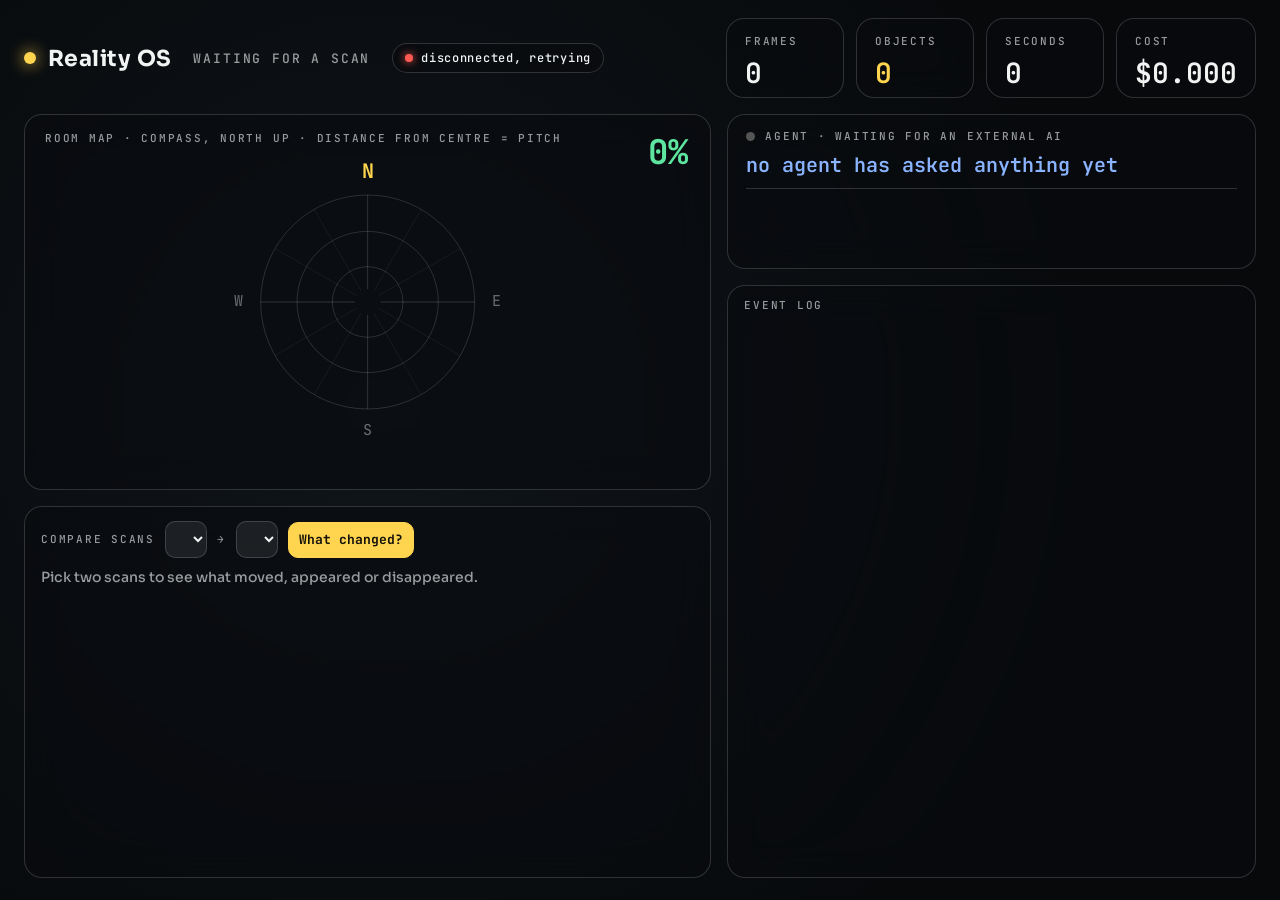
==== web/dashboard.html @ 9787fb30 "update phone UI from design, add world-locked AR overlay with mask outlines, fade, uncertainty hidin" ====
<!doctype html>
<html lang="en"><head><meta charset="utf-8">
<meta name="viewport" content="width=device-width,initial-scale=1">
<title>Reality OS · Dashboard</title>
<link rel="stylesheet" href="css/theme.css">
<style>
:root{--blue:#8ab4ff}
:root{--accent:#FFD54F}
body{background:radial-gradient(circle at 30% 45%,#10151a,#07090b 70%);overflow:auto}
#app{position:fixed;inset:0;min-width:1100px;min-height:640px;display:grid;grid-template-rows:auto minmax(0,1fr);gap:16px;padding:18px 24px 22px}
header{display:flex;align-items:center;gap:22px}
.brand{font:700 22px var(--sans);display:flex;align-items:center;gap:12px;letter-spacing:.02em}
.brand i{width:12px;height:12px;border-radius:50%;background:var(--amber);box-shadow:0 0 16px var(--amber)}
.pill{display:inline-flex;align-items:center;gap:8px;height:30px;padding:0 12px;border-radius:99px;font:500 12px var(--mono);letter-spacing:.06em;white-space:nowrap}
.dot{width:8px;height:8px;border-radius:50%;background:var(--red);box-shadow:0 0 8px var(--red)}.dot.ok{background:var(--green);box-shadow:0 0 8px var(--green)}
#phase{font:500 13px var(--mono);letter-spacing:.14em;text-transform:uppercase;color:var(--dim)}
.cnt{display:flex;gap:12px;margin-left:auto}
.cnt>div{padding:10px 18px;min-width:118px}.cnt b{display:block;font:600 28px/1 var(--mono);margin-top:9px}
main{display:grid;grid-template-columns:minmax(0,1.3fr) minmax(380px,1fr);gap:16px;min-height:0}
.col{display:grid;gap:16px;min-height:0;min-width:0}
.col>*{min-width:0}
.left{grid-template-rows:minmax(0,1fr) 372px}.right{grid-template-rows:auto minmax(0,1fr)}
*{scrollbar-width:thin;scrollbar-color:rgba(255,255,255,.22) transparent}
::-webkit-scrollbar{width:8px;height:8px}::-webkit-scrollbar-track{background:transparent}
::-webkit-scrollbar-thumb{background:rgba(255,255,255,.18);border-radius:99px;border:2px solid transparent;background-clip:content-box}
::-webkit-scrollbar-thumb:hover{background:rgba(255,213,79,.55);background-clip:content-box}::-webkit-scrollbar-corner{background:transparent}
.map{position:relative;padding:16px;min-height:0}
#mapc{position:absolute;inset:16px;width:calc(100% - 32px);height:calc(100% - 32px)}
.map .label{position:absolute;left:20px;top:18px;z-index:1}.map .big{position:absolute;right:22px;top:14px;font:700 34px var(--mono);color:var(--green);z-index:1}
.hist{padding:14px 16px;display:flex;flex-direction:column;gap:12px;min-height:0;overflow:hidden}
.bar{display:flex;gap:10px;align-items:center;flex-wrap:wrap}
select,button.small{font:500 13px var(--mono);color:var(--ink);background:rgba(255,255,255,.08);border:1px solid var(--line);border-radius:10px;padding:8px 10px;min-height:36px}
button.small{cursor:pointer}button.small.go{background:var(--amber);color:#14110a;border-color:var(--amber);font-weight:700}
#chsum{font:500 14px/1.4 var(--sans);color:var(--dim)}
#cards{display:flex;gap:12px;overflow-x:auto;overflow-y:hidden;padding-bottom:6px;min-width:0;max-width:100%;flex:1;min-height:0}
.card{flex:0 0 250px;padding:12px;border-radius:14px;background:rgba(255,255,255,.05);border:1px solid var(--line);display:flex;flex-direction:column;gap:8px;cursor:pointer;transition:border-color .15s,background .15s,transform .15s;overflow:hidden;text-align:left;color:inherit;font:inherit}
.card:hover,.card:focus-visible{border-color:var(--amber);background:rgba(255,213,79,.07);transform:translateY(-2px);outline:none}
.card .open{margin-top:auto;font:500 10px var(--mono);letter-spacing:.12em;color:var(--dim)}.card:hover .open{color:var(--amber)}
.empty{margin:auto;color:var(--dim);font:400 14px var(--sans)}
/* full view of one change */
#viewer{position:fixed;inset:0;z-index:20;display:none;background:rgba(5,7,9,.88);backdrop-filter:blur(8px);padding:28px 36px;min-width:1100px}
#viewer.on{display:grid;grid-template-rows:auto minmax(0,1fr) auto;gap:18px;animation:fade .18s}
@keyframes fade{from{opacity:0}}
#viewer .vh{display:flex;align-items:center;gap:14px}
#viewer .vt{font:600 22px var(--sans);display:flex;align-items:center;gap:12px;min-width:0}
#viewer .vt i{width:28px;height:28px;border-radius:8px;display:grid;place-items:center;font:700 17px var(--mono);font-style:normal;color:#07090b;flex:none}
#viewer .vn{margin-left:auto;font:500 13px var(--mono);color:var(--dim);letter-spacing:.08em}
#viewer .nav{display:flex;gap:8px}
#viewer .vb{display:grid;gap:18px;min-height:0;grid-template-columns:1fr 1fr}.vb.one{grid-template-columns:minmax(0,760px);justify-content:center}
.vslot{display:flex;flex-direction:column;gap:8px;min-height:0;min-width:0}
.vslot .label{display:block}
.vslot .frame{position:relative;flex:1;min-height:0;border-radius:16px;overflow:hidden;border:1px solid var(--line);background:#111}
.vslot canvas{position:absolute;inset:0;width:100%;height:100%;display:block}
.vslot .none{position:absolute;inset:0;display:grid;place-items:center;color:var(--dim);font:400 14px var(--sans)}
#viewer .vf{font:400 17px/1.5 var(--sans);max-width:980px}
button.small:disabled{opacity:.35;cursor:default}
.card h3{margin:0;font:600 13px var(--sans);display:flex;gap:8px;align-items:center}
.card h3 i{width:20px;height:20px;border-radius:6px;display:grid;place-items:center;font:700 13px var(--mono);font-style:normal;color:#07090b}
.card p{margin:0;font:400 12.5px/1.4 var(--sans);color:var(--ink);display:-webkit-box;-webkit-line-clamp:2;-webkit-box-orient:vertical;overflow:hidden}
.pair{display:grid;grid-template-columns:1fr 1fr;gap:6px}.pair canvas{width:100%;aspect-ratio:4/3;border-radius:8px;background:#111;display:block}
.pair.one>div{grid-column:1}
.pair span{font:500 9px var(--mono);letter-spacing:.12em;color:var(--dim);display:block;margin-bottom:3px}
.ag{padding:16px 18px;display:flex;flex-direction:column;gap:10px}
.ag .head{display:flex;align-items:center;gap:10px}.ag .head i{width:9px;height:9px;border-radius:50%;background:#555}.ag.on .head i{background:var(--blue);box-shadow:0 0 10px var(--blue)}
.ag .q{font:600 20px/1.3 var(--mono);color:var(--blue);word-break:break-word}.ag .a{font:400 16px/1.45 var(--sans);color:var(--ink);border-top:1px solid var(--line);padding-top:10px;min-height:44px}
.ag .meta{font:500 11px var(--mono);color:var(--dim)}
#agphoto{width:100%;aspect-ratio:16/9;border-radius:12px;background:#111;display:none}
.prev{display:flex;flex-direction:column;gap:4px;font:400 12px/1.4 var(--mono);color:var(--dim)}.prev b{color:var(--blue);font-weight:500}
.log{padding:14px 16px;display:flex;flex-direction:column;gap:8px;min-height:0}
#log{display:flex;flex-direction:column;gap:7px;overflow:auto;min-height:0}
.l{font:400 13px/1.4 var(--mono);display:flex;gap:10px;animation:in .35s}.l time{flex:0 0 66px;color:var(--dim)}.l .t{flex:0 0 52px;font-weight:700;letter-spacing:.06em}
.l.phone .t{color:var(--amber)}.l.agent .t{color:var(--blue)}.l.srv .t{color:var(--dim)}.l.good{color:var(--green)}.l.bad{color:var(--red)}.l span.m{min-width:0;word-break:break-word}
@keyframes in{from{opacity:0;transform:translateX(10px)}}
</style></head><body>
<div id="app">
<header>
  <div class="brand"><i></i>Reality OS</div>
  <span id="phase">Waiting for a scan</span>
  <span class="pill panel"><span class="dot" id="conn"></span><span id="connt">connecting…</span></span>
  <div class="cnt">
    <div class="panel"><span class="label">Frames</span><b id="cf">0</b></div>
    <div class="panel"><span class="label">Objects</span><b id="co" style="color:var(--amber)">0</b></div>
    <div class="panel"><span class="label">Seconds</span><b id="cs">0</b></div>
    <div class="panel"><span class="label">Cost</span><b id="cu">$0.000</b></div>
  </div>
</header>
<main>
  <div class="col left">
    <div class="map panel"><span class="label">Room map · compass, north up · distance from centre = pitch</span><span class="big" id="cp">0%</span><canvas id="mapc"></canvas></div>
    <div class="hist panel">
      <div class="bar"><span class="label">Compare scans</span>
        <select id="sa" title="before"></select><span class="label">→</span><select id="sb" title="after"></select>
        <button class="small go" id="cmp">What changed?</button><button class="small" id="clr" hidden>Clear</button><span id="chsum"></span></div>
      <div id="cards"></div>
    </div>
  </div>
  <div class="col right">
    <div class="ag panel" id="ag">
      <div class="head"><i></i><span class="label" id="aglabel">Agent · waiting for an external AI</span></div>
      <div class="q" id="aq">no agent has asked anything yet</div>
      <div class="a" id="aa"></div>
      <canvas id="agphoto"></canvas>
      <div class="meta" id="agmeta"></div>
      <div class="prev" id="prev"></div>
    </div>
    <div class="log panel"><span class="label">Event log</span><div id="log"></div></div>
  </div>
</main>
</div>
<div id="viewer" role="dialog" aria-modal="true" aria-label="Change details">
  <div class="vh">
    <button class="small" id="vback">‹ Back</button>
    <div class="vt"><i id="vi"></i><span id="vtitle"></span></div>
    <span class="vn" id="vcount"></span>
    <div class="nav"><button class="small" id="vprev" aria-label="Previous">‹</button><button class="small" id="vnext" aria-label="Next">›</button></div>
  </div>
  <div class="vb" id="vbody"></div>
  <div class="vf" id="vtext"></div>
</div>
<script type="module" src="js/dashboard.js"></script>
</body></html>
---- web/css/theme.css ----
@import url('https://fonts.googleapis.com/css2?family=JetBrains+Mono:wght@400;500;700&family=Sora:wght@300;400;600;700&display=swap');
:root{--bg:#07090b;--ink:#f2f4f3;--dim:rgba(242,244,243,.62);--line:rgba(255,255,255,.16);--panel:rgba(10,12,14,.58);--accent:#8AA4FF;--amber:#FFD54F;--green:#5EE6A0;--red:#FF5A52;--sans:'Sora',system-ui,sans-serif;--mono:'JetBrains Mono',ui-monospace,monospace}
*{box-sizing:border-box;-webkit-tap-highlight-color:transparent}
html,body{margin:0;height:100%;background:var(--bg);color:var(--ink);font-family:var(--sans);overflow:hidden}
a{color:var(--accent);text-decoration:none}a:hover{color:#fff}
.mono{font-family:var(--mono);font-variant-numeric:tabular-nums}
.panel{background:var(--panel);backdrop-filter:blur(18px) saturate(1.2);-webkit-backdrop-filter:blur(18px) saturate(1.2);border:1px solid var(--line);border-radius:18px}
.label{font:500 11px/1 var(--mono);letter-spacing:.16em;text-transform:uppercase;color:var(--dim)}
.stripe{background:repeating-linear-gradient(135deg,#171a1d 0 10px,#1d2125 10px 20px);display:grid;place-items:center;font:400 11px var(--mono);color:var(--dim);letter-spacing:.08em}
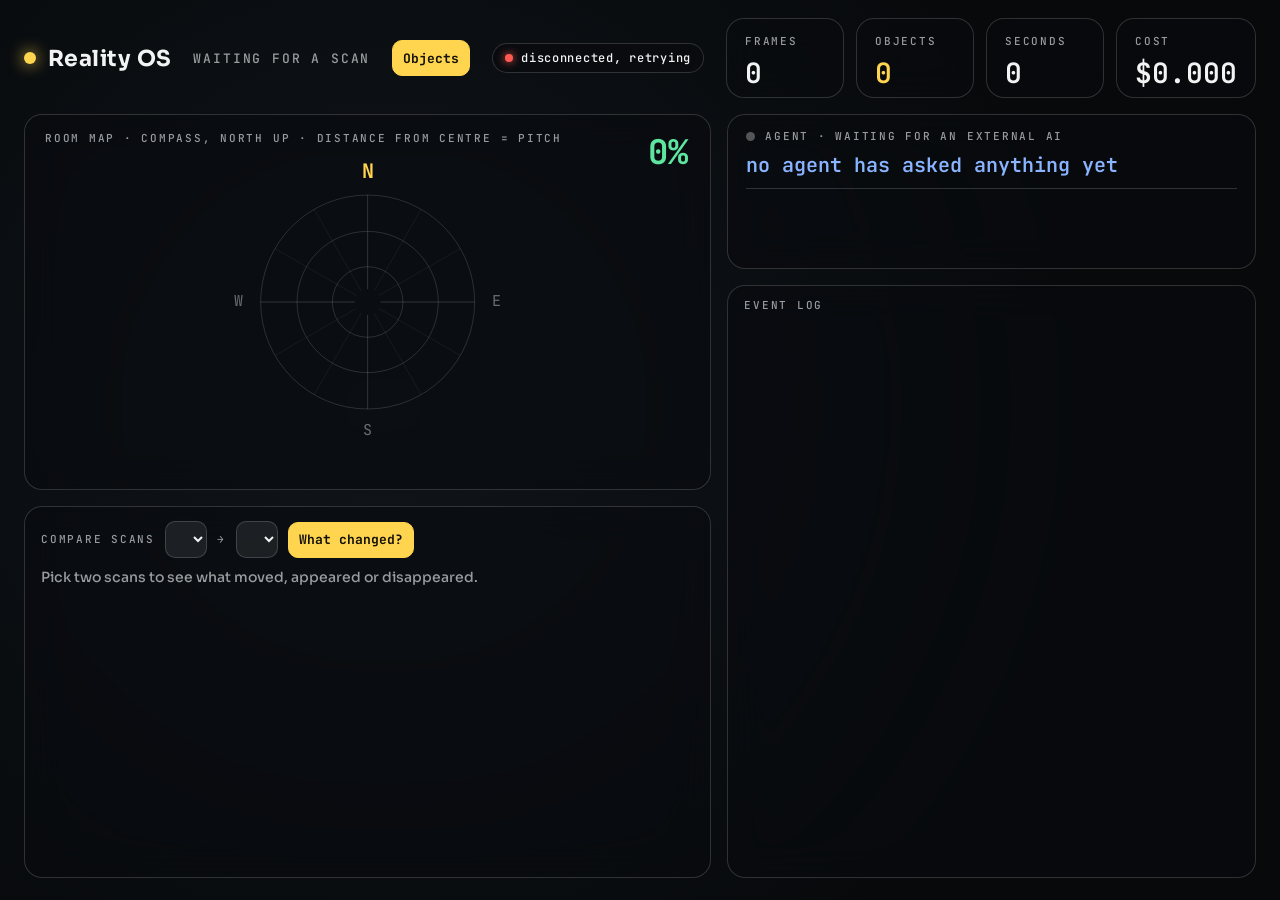
==== commit e0860fb3: "add the objects inspector to the dashboard: labels, instances, large sightings with mask and box, de" ====
--- a/web/dashboard.html
+++ b/web/dashboard.html
@@ -3,6 +3,7 @@
 <meta name="viewport" content="width=device-width,initial-scale=1">
 <title>Reality OS · Dashboard</title>
 <link rel="stylesheet" href="css/theme.css">
+<link rel="stylesheet" href="css/inspector.css">
 <style>
 :root{--blue:#8ab4ff}
 :root{--accent:#FFD54F}
@@ -76,6 +77,7 @@
 <header>
   <div class="brand"><i></i>Reality OS</div>
   <span id="phase">Waiting for a scan</span>
+  <button class="small go" id="objbtn" title="Review and correct what the memory believes">Objects</button>
   <span class="pill panel"><span class="dot" id="conn"></span><span id="connt">connecting…</span></span>
   <div class="cnt">
     <div class="panel"><span class="label">Frames</span><b id="cf">0</b></div>
@@ -117,5 +119,17 @@
   <div class="vb" id="vbody"></div>
   <div class="vf" id="vtext"></div>
 </div>
+<section id="insp" role="dialog" aria-modal="true" aria-label="Objects inspector">
+  <div class="ih"><h1>Objects</h1>
+    <select id="irooms" aria-label="Room"></select><select id="iscans" aria-label="Scan"></select>
+    <button class="small" id="idups">Possible duplicates (0)</button><button class="small" id="ilog">Corrections log</button>
+    <span class="hide" id="isum"></span><span id="imsg" role="status" style="font:500 13px var(--mono);color:var(--amber)"></span><button class="small grow" id="iclose">Close ✕</button></div>
+  <div class="im">
+    <div class="pane panel" id="ilabels"></div>
+    <div class="pane panel" id="iinst"></div>
+    <div class="pane panel"><div class="detail" id="idetail"></div></div>
+  </div>
+</section>
 <script type="module" src="js/dashboard.js"></script>
+<script type="module" src="js/inspector.js"></script>
 </body></html>
--- a/web/css/theme.css
+++ b/web/css/theme.css
@@ -7,3 +7,14 @@
 .panel{background:var(--panel);backdrop-filter:blur(18px) saturate(1.2);-webkit-backdrop-filter:blur(18px) saturate(1.2);border:1px solid var(--line);border-radius:18px}
 .label{font:500 11px/1 var(--mono);letter-spacing:.16em;text-transform:uppercase;color:var(--dim)}
 .stripe{background:repeating-linear-gradient(135deg,#171a1d 0 10px,#1d2125 10px 20px);display:grid;place-items:center;font:400 11px var(--mono);color:var(--dim);letter-spacing:.08em}
+/* Design tokens. The phone app's stylesheet (app.css) uses only these for radii, spacing, tap sizes, fills and type sizes, so
+   a new look is mostly a change of values here. Colours above (--accent, --green, --red, --amber, --ink, --panel...) are tokens too. */
+:root{
+  --on-accent:#070a1a;
+  --fill-1:rgba(255,255,255,.07);--fill-2:rgba(255,255,255,.11);--fill-3:rgba(255,255,255,.14);
+  --danger-fill:rgba(255,90,82,.16);--danger-line:rgba(255,90,82,.5);--warn-line:rgba(255,213,79,.5);--scrim:rgba(0,0,0,.66);
+  --r-pill:99px;--r-btn:20px;--r-card:18px;--r-ctl:16px;--r-sm:14px;--r-xs:10px;
+  --pad:16px;--gap:10px;--gap-lg:14px;
+  --fs-xs:11px;--fs-sm:13px;--fs-md:15px;--fs-lg:17px;--fs-xl:22px;
+  --tap:48px;--btn-h:64px;--nav-h:64px;
+}
--- a/web/css/inspector.css
+++ b/web/css/inspector.css
@@ -0,0 +1,34 @@
+/* Objects inspector on the laptop dashboard (js/inspector.js). Amber accent, large images. */
+#insp{position:fixed;inset:0;z-index:30;display:none;background:rgba(5,7,9,.96);min-width:1100px;padding:18px 24px 22px;grid-template-rows:auto minmax(0,1fr);gap:14px}
+#insp.on{display:grid}
+#insp .ih{display:flex;align-items:center;gap:12px;flex-wrap:wrap}
+#insp .ih h1{margin:0 8px 0 0;font:700 22px var(--sans)}
+#insp .grow{margin-left:auto}
+#insp .im{display:grid;grid-template-columns:250px 330px minmax(0,1fr);gap:14px;min-height:0}
+#insp .pane{padding:12px;display:flex;flex-direction:column;gap:10px;min-height:0;overflow:auto}
+#insp .pane h2{margin:0;font:600 12px var(--mono);letter-spacing:.14em;text-transform:uppercase;color:var(--dim)}
+#insp .row{display:flex;align-items:center;gap:10px;padding:9px 10px;border-radius:10px;border:1px solid transparent;cursor:pointer;background:rgba(255,255,255,.04)}
+#insp .row:hover{border-color:var(--line)}#insp .row.on{border-color:var(--amber);background:rgba(255,213,79,.08)}
+#insp .row b{font:600 14px var(--sans);flex:1;min-width:0;overflow:hidden;text-overflow:ellipsis;white-space:nowrap}
+#insp .row small{font:400 11px var(--mono);color:var(--dim);white-space:nowrap}
+#insp .row canvas{width:64px;height:48px;border-radius:6px;background:#111;flex:none}
+#insp .row input{width:18px;height:18px;accent-color:var(--amber)}
+#insp .hide{color:var(--dim);font:400 12px var(--sans)}
+#insp .tag{display:inline-block;padding:2px 8px;border-radius:99px;background:rgba(255,255,255,.1);font:500 11px var(--mono);margin:2px 4px 2px 0}
+#insp .detail{display:flex;flex-direction:column;gap:14px;min-height:0;overflow:auto}
+#insp .dh{display:flex;align-items:center;gap:10px;flex-wrap:wrap}#insp .dh h3{margin:0;font:700 22px var(--sans)}
+#insp .facts{display:flex;gap:20px;flex-wrap:wrap;font:500 13px var(--mono);color:var(--dim)}#insp .facts b{color:var(--ink);font-weight:600}
+#insp .sights{display:grid;grid-template-columns:repeat(auto-fill,minmax(420px,1fr));gap:14px}
+#insp .sight{display:flex;flex-direction:column;gap:8px;padding:10px;border-radius:14px;border:1px solid var(--line);background:rgba(255,255,255,.04)}
+#insp .sight canvas{width:100%;border-radius:10px;background:#111;display:block}
+#insp .sight .meta{font:400 12px/1.5 var(--mono);color:var(--dim)}#insp .sight .meta b{color:var(--ink)}
+#insp .dec{display:flex;flex-direction:column;gap:6px}
+#insp .dec div{font:400 13px/1.45 var(--sans);padding:8px 10px;border-radius:8px;background:rgba(255,255,255,.04)}
+#insp .dec div code{display:block;font:400 11px var(--mono);color:var(--dim);margin-top:3px;word-break:break-all}
+#insp .dec .manual{border-left:3px solid var(--amber)}#insp .dec .veto{border-left:3px solid var(--red)}
+#insp .dups{display:flex;flex-direction:column;gap:10px}
+#insp .dup{display:grid;grid-template-columns:auto auto 1fr auto;gap:12px;align-items:center;padding:10px;border-radius:12px;border:1px solid var(--line)}
+#insp .dup canvas{width:150px;height:112px;border-radius:8px;background:#111}
+#insp .corr{font:400 12px/1.5 var(--mono);display:flex;gap:10px;color:var(--dim)}#insp .corr b{color:var(--amber);font-weight:600;min-width:120px}
+#insp .danger{border-color:rgba(255,90,82,.6);color:#ffb4af}
+#insp .empty{margin:12px 0;color:var(--dim);font:400 14px var(--sans)}
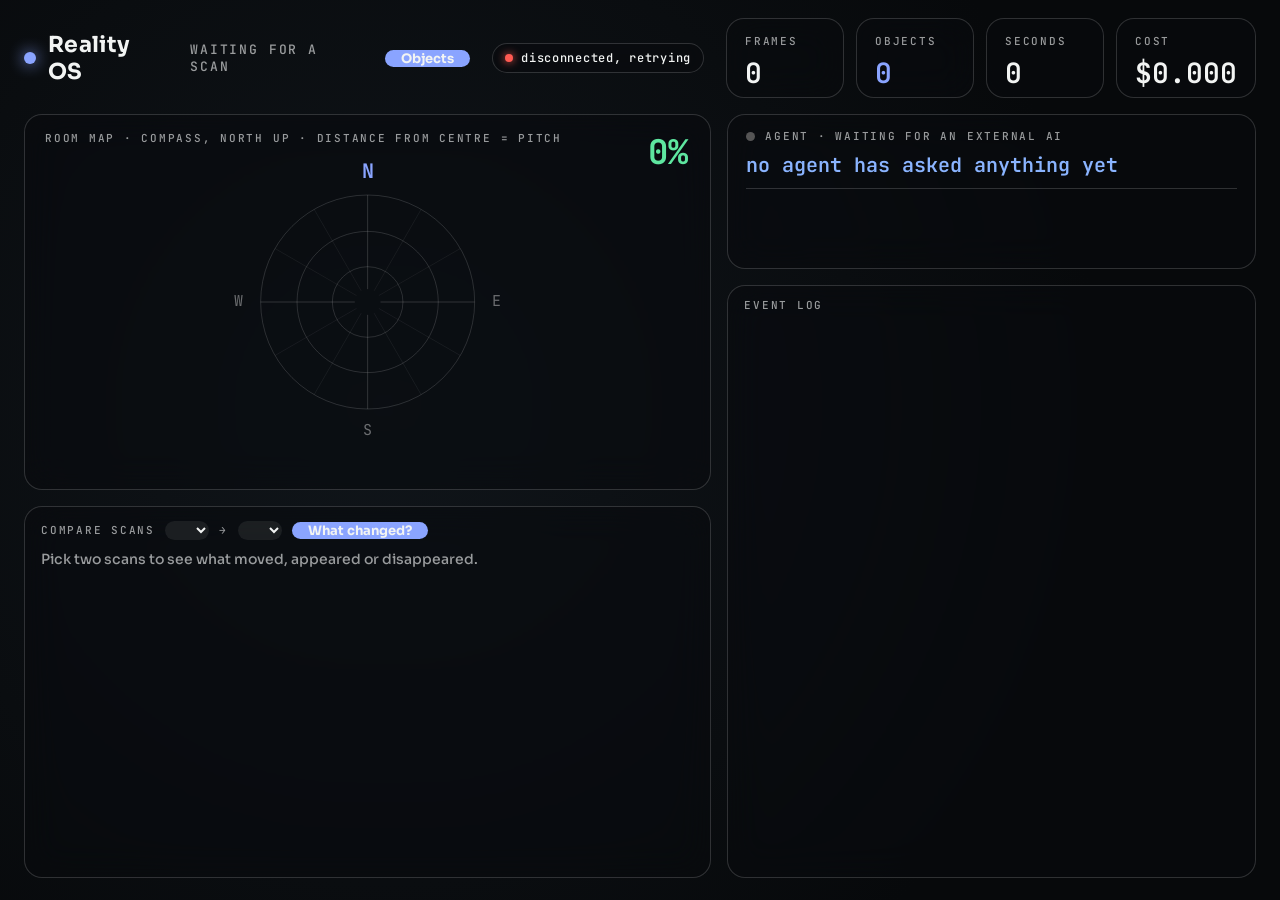
==== commit a82fddf4: "restyle the laptop objects inspector in the laptop theme and the camera overlay chips and tape in th" ====
--- a/web/dashboard.html
+++ b/web/dashboard.html
@@ -1,17 +1,16 @@
 <!doctype html>
-<html lang="en"><head><meta charset="utf-8">
+<html lang="en" data-theme="laptop"><head><meta charset="utf-8">
 <meta name="viewport" content="width=device-width,initial-scale=1">
 <title>Reality OS · Dashboard</title>
 <link rel="stylesheet" href="css/theme.css">
 <link rel="stylesheet" href="css/inspector.css">
 <style>
 :root{--blue:#8ab4ff}
-:root{--accent:#FFD54F}
 body{background:radial-gradient(circle at 30% 45%,#10151a,#07090b 70%);overflow:auto}
 #app{position:fixed;inset:0;min-width:1100px;min-height:640px;display:grid;grid-template-rows:auto minmax(0,1fr);gap:16px;padding:18px 24px 22px}
 header{display:flex;align-items:center;gap:22px}
 .brand{font:700 22px var(--sans);display:flex;align-items:center;gap:12px;letter-spacing:.02em}
-.brand i{width:12px;height:12px;border-radius:50%;background:var(--amber);box-shadow:0 0 16px var(--amber)}
+.brand i{width:12px;height:12px;border-radius:50%;background:var(--accent);box-shadow:0 0 16px var(--accent)}
 .pill{display:inline-flex;align-items:center;gap:8px;height:30px;padding:0 12px;border-radius:99px;font:500 12px var(--mono);letter-spacing:.06em;white-space:nowrap}
 .dot{width:8px;height:8px;border-radius:50%;background:var(--red);box-shadow:0 0 8px var(--red)}.dot.ok{background:var(--green);box-shadow:0 0 8px var(--green)}
 #phase{font:500 13px var(--mono);letter-spacing:.14em;text-transform:uppercase;color:var(--dim)}
@@ -24,19 +23,20 @@
 *{scrollbar-width:thin;scrollbar-color:rgba(255,255,255,.22) transparent}
 ::-webkit-scrollbar{width:8px;height:8px}::-webkit-scrollbar-track{background:transparent}
 ::-webkit-scrollbar-thumb{background:rgba(255,255,255,.18);border-radius:99px;border:2px solid transparent;background-clip:content-box}
-::-webkit-scrollbar-thumb:hover{background:rgba(255,213,79,.55);background-clip:content-box}::-webkit-scrollbar-corner{background:transparent}
+::-webkit-scrollbar-thumb:hover{background:var(--accent-line);background-clip:content-box}::-webkit-scrollbar-corner{background:transparent}
 .map{position:relative;padding:16px;min-height:0}
 #mapc{position:absolute;inset:16px;width:calc(100% - 32px);height:calc(100% - 32px)}
 .map .label{position:absolute;left:20px;top:18px;z-index:1}.map .big{position:absolute;right:22px;top:14px;font:700 34px var(--mono);color:var(--green);z-index:1}
 .hist{padding:14px 16px;display:flex;flex-direction:column;gap:12px;min-height:0;overflow:hidden}
 .bar{display:flex;gap:10px;align-items:center;flex-wrap:wrap}
-select,button.small{font:500 13px var(--mono);color:var(--ink);background:rgba(255,255,255,.08);border:1px solid var(--line);border-radius:10px;padding:8px 10px;min-height:36px}
-button.small{cursor:pointer}button.small.go{background:var(--amber);color:#14110a;border-color:var(--amber);font-weight:700}
+select,button.small{font:600 13px var(--sans);color:var(--ink);background:var(--fill-1);border:1px solid var(--line-strong);border-radius:var(--r-sm);padding:0 16px;min-height:var(--tap-min)}
+select{font-family:var(--mono);font-weight:500;padding:0 12px}select option{color:#000}
+button.small{cursor:pointer}button.small.go{background:var(--accent);color:var(--accent-ink);border-color:var(--accent);font-weight:700}
 #chsum{font:500 14px/1.4 var(--sans);color:var(--dim)}
 #cards{display:flex;gap:12px;overflow-x:auto;overflow-y:hidden;padding-bottom:6px;min-width:0;max-width:100%;flex:1;min-height:0}
 .card{flex:0 0 250px;padding:12px;border-radius:14px;background:rgba(255,255,255,.05);border:1px solid var(--line);display:flex;flex-direction:column;gap:8px;cursor:pointer;transition:border-color .15s,background .15s,transform .15s;overflow:hidden;text-align:left;color:inherit;font:inherit}
-.card:hover,.card:focus-visible{border-color:var(--amber);background:rgba(255,213,79,.07);transform:translateY(-2px);outline:none}
-.card .open{margin-top:auto;font:500 10px var(--mono);letter-spacing:.12em;color:var(--dim)}.card:hover .open{color:var(--amber)}
+.card:hover,.card:focus-visible{border-color:var(--accent);background:var(--accent-fill);transform:translateY(-2px);outline:none}
+.card .open{margin-top:auto;font:500 10px var(--mono);letter-spacing:.12em;color:var(--dim)}.card:hover .open{color:var(--accent)}
 .empty{margin:auto;color:var(--dim);font:400 14px var(--sans)}
 /* full view of one change */
 #viewer{position:fixed;inset:0;z-index:20;display:none;background:rgba(5,7,9,.88);backdrop-filter:blur(8px);padding:28px 36px;min-width:1100px}
@@ -70,7 +70,7 @@
 .log{padding:14px 16px;display:flex;flex-direction:column;gap:8px;min-height:0}
 #log{display:flex;flex-direction:column;gap:7px;overflow:auto;min-height:0}
 .l{font:400 13px/1.4 var(--mono);display:flex;gap:10px;animation:in .35s}.l time{flex:0 0 66px;color:var(--dim)}.l .t{flex:0 0 52px;font-weight:700;letter-spacing:.06em}
-.l.phone .t{color:var(--amber)}.l.agent .t{color:var(--blue)}.l.srv .t{color:var(--dim)}.l.good{color:var(--green)}.l.bad{color:var(--red)}.l span.m{min-width:0;word-break:break-word}
+.l.phone .t{color:var(--accent)}.l.agent .t{color:var(--blue)}.l.srv .t{color:var(--dim)}.l.good{color:var(--green)}.l.bad{color:var(--red)}.l span.m{min-width:0;word-break:break-word}
 @keyframes in{from{opacity:0;transform:translateX(10px)}}
 </style></head><body>
 <div id="app">
@@ -81,7 +81,7 @@
   <span class="pill panel"><span class="dot" id="conn"></span><span id="connt">connecting…</span></span>
   <div class="cnt">
     <div class="panel"><span class="label">Frames</span><b id="cf">0</b></div>
-    <div class="panel"><span class="label">Objects</span><b id="co" style="color:var(--amber)">0</b></div>
+    <div class="panel"><span class="label">Objects</span><b id="co" style="color:var(--accent)">0</b></div>
     <div class="panel"><span class="label">Seconds</span><b id="cs">0</b></div>
     <div class="panel"><span class="label">Cost</span><b id="cu">$0.000</b></div>
   </div>
@@ -123,7 +123,7 @@
   <div class="ih"><h1>Objects</h1>
     <select id="irooms" aria-label="Room"></select><select id="iscans" aria-label="Scan"></select>
     <button class="small" id="idups">Possible duplicates (0)</button><button class="small" id="ilog">Corrections log</button>
-    <span class="hide" id="isum"></span><span id="imsg" role="status" style="font:500 13px var(--mono);color:var(--amber)"></span><button class="small grow" id="iclose">Close ✕</button></div>
+    <span class="hide" id="isum"></span><span id="imsg" role="status" style="font:500 13px var(--mono);color:var(--accent)"></span><button class="small grow" id="iclose">Close ✕</button></div>
   <div class="im">
     <div class="pane panel" id="ilabels"></div>
     <div class="pane panel" id="iinst"></div>
--- a/web/css/inspector.css
+++ b/web/css/inspector.css
@@ -1,34 +1,61 @@
-/* Objects inspector on the laptop dashboard (js/inspector.js). Amber accent, large images. */
-#insp{position:fixed;inset:0;z-index:30;display:none;background:rgba(5,7,9,.96);min-width:1100px;padding:18px 24px 22px;grid-template-rows:auto minmax(0,1fr);gap:14px}
+/* Objects inspector on the laptop dashboard (js/inspector.js), in the visual system: laptop theme (amber accent, set by data-theme on
+   the page), a 64px top bar, three columns (labels, instances, the selected object), large sightings. */
+#insp{position:fixed;inset:0;z-index:30;display:none;background:var(--bg);color:var(--ink);min-width:1100px;grid-template-rows:var(--top-bar,64px) minmax(0,1fr)}
 #insp.on{display:grid}
-#insp .ih{display:flex;align-items:center;gap:12px;flex-wrap:wrap}
-#insp .ih h1{margin:0 8px 0 0;font:700 22px var(--sans)}
+#insp .ih{display:flex;align-items:center;gap:var(--s-3);flex-wrap:nowrap;padding:0 var(--s-5);border-bottom:1px solid var(--line);background:var(--surface)}
+#insp .ih h1{margin:0 var(--s-3) 0 0;font:700 var(--t-lg) var(--sans);display:flex;align-items:center;gap:var(--s-3)}
+#insp .ih h1:before{content:"";width:12px;height:12px;border-radius:50%;background:var(--accent);box-shadow:0 0 14px var(--accent)}
+#insp .ih select{max-width:260px}
+#insp .ih #isum{font:500 var(--t-xs) var(--mono);color:var(--dim);white-space:nowrap}
+#insp .ih #imsg{min-width:0;overflow:hidden;text-overflow:ellipsis;white-space:nowrap;color:var(--accent)}
 #insp .grow{margin-left:auto}
-#insp .im{display:grid;grid-template-columns:250px 330px minmax(0,1fr);gap:14px;min-height:0}
-#insp .pane{padding:12px;display:flex;flex-direction:column;gap:10px;min-height:0;overflow:auto}
-#insp .pane h2{margin:0;font:600 12px var(--mono);letter-spacing:.14em;text-transform:uppercase;color:var(--dim)}
-#insp .row{display:flex;align-items:center;gap:10px;padding:9px 10px;border-radius:10px;border:1px solid transparent;cursor:pointer;background:rgba(255,255,255,.04)}
-#insp .row:hover{border-color:var(--line)}#insp .row.on{border-color:var(--amber);background:rgba(255,213,79,.08)}
-#insp .row b{font:600 14px var(--sans);flex:1;min-width:0;overflow:hidden;text-overflow:ellipsis;white-space:nowrap}
-#insp .row small{font:400 11px var(--mono);color:var(--dim);white-space:nowrap}
-#insp .row canvas{width:64px;height:48px;border-radius:6px;background:#111;flex:none}
-#insp .row input{width:18px;height:18px;accent-color:var(--amber)}
-#insp .hide{color:var(--dim);font:400 12px var(--sans)}
-#insp .tag{display:inline-block;padding:2px 8px;border-radius:99px;background:rgba(255,255,255,.1);font:500 11px var(--mono);margin:2px 4px 2px 0}
-#insp .detail{display:flex;flex-direction:column;gap:14px;min-height:0;overflow:auto}
-#insp .dh{display:flex;align-items:center;gap:10px;flex-wrap:wrap}#insp .dh h3{margin:0;font:700 22px var(--sans)}
-#insp .facts{display:flex;gap:20px;flex-wrap:wrap;font:500 13px var(--mono);color:var(--dim)}#insp .facts b{color:var(--ink);font-weight:600}
-#insp .sights{display:grid;grid-template-columns:repeat(auto-fill,minmax(420px,1fr));gap:14px}
-#insp .sight{display:flex;flex-direction:column;gap:8px;padding:10px;border-radius:14px;border:1px solid var(--line);background:rgba(255,255,255,.04)}
-#insp .sight canvas{width:100%;border-radius:10px;background:#111;display:block}
-#insp .sight .meta{font:400 12px/1.5 var(--mono);color:var(--dim)}#insp .sight .meta b{color:var(--ink)}
-#insp .dec{display:flex;flex-direction:column;gap:6px}
-#insp .dec div{font:400 13px/1.45 var(--sans);padding:8px 10px;border-radius:8px;background:rgba(255,255,255,.04)}
-#insp .dec div code{display:block;font:400 11px var(--mono);color:var(--dim);margin-top:3px;word-break:break-all}
-#insp .dec .manual{border-left:3px solid var(--amber)}#insp .dec .veto{border-left:3px solid var(--red)}
+#insp .im{display:grid;grid-template-columns:300px 340px minmax(0,1fr);min-height:0}
+#insp .pane{padding:20px 16px;display:flex;flex-direction:column;gap:10px;min-height:0;overflow:auto;border:0;border-right:1px solid var(--line);border-radius:0;background:none;backdrop-filter:none}
+#insp .pane:last-child{border-right:0;padding:20px 24px}
+#insp .pane h2{margin:0 0 6px;font:500 var(--t-label) var(--mono);letter-spacing:.16em;text-transform:uppercase;color:var(--dim)}
+#insp .row{display:flex;align-items:center;gap:var(--s-3);min-height:60px;padding:8px 14px;border-radius:14px;border:1px solid var(--line);cursor:pointer;background:var(--card);position:relative;transition:border-color var(--dur-1) var(--ease),background var(--dur-1) var(--ease)}
+#insp .row:hover{border-color:var(--line-strong)}
+#insp .row.on{border-color:var(--accent-line);background:var(--accent-fill)}
+#insp .row b{font:600 var(--t-md) var(--sans);flex:1;min-width:0;overflow:hidden;text-overflow:ellipsis;white-space:nowrap}
+#insp .row small{font:500 var(--t-xs) var(--mono);color:var(--dim);white-space:nowrap}
+#insp #ilabels .row{flex-wrap:wrap}#insp #ilabels .row small{flex-basis:100%;order:3;font:400 var(--t-xs)/1.4 var(--sans);margin-top:-6px}
+#insp #ilabels .row.on small{color:var(--dim)}
+/* instances: square tiles with a round tick */
+#insp #iinst{display:grid;grid-template-columns:1fr 1fr;gap:10px;align-content:start}
+#insp #iinst>h2,#insp #iinst>.ih,#insp #iinst>.empty{grid-column:1/-1}
+#insp #iinst .ih{padding:0;border:0;background:none;gap:var(--s-2);flex-wrap:wrap}
+#insp #iinst .row{flex-direction:column;align-items:stretch;justify-content:flex-end;padding:0;aspect-ratio:1;overflow:hidden;gap:0;min-height:0;background:var(--surface)}
+#insp #iinst .row canvas{position:absolute;inset:0;width:100%;height:100%;border-radius:0;object-fit:cover}
+#insp #iinst .row>div{flex:none!important;margin-top:auto;position:relative;z-index:1;padding:20px 10px 10px;background:linear-gradient(transparent,rgba(7,9,11,.85))}
+#insp #iinst .row b{font:600 var(--t-xs) var(--mono);white-space:normal}
+#insp #iinst .row small{font:400 10px/1.4 var(--mono);white-space:normal}
+#insp #iinst .row.on{box-shadow:inset 0 0 0 2.5px var(--accent);background:var(--surface)}
+#insp .row input[type=checkbox]{appearance:none;-webkit-appearance:none;position:absolute;left:8px;top:8px;z-index:2;width:26px;height:26px;margin:0;border-radius:50%;border:2px solid rgba(255,255,255,.7);background:rgba(7,9,11,.6);cursor:pointer;display:grid;place-items:center}
+#insp .row input[type=checkbox]:checked{background:var(--accent);border-color:var(--accent)}
+#insp .row input[type=checkbox]:checked:after{content:"✓";color:var(--accent-ink);font:700 14px/1 var(--mono)}
+#insp .hide{color:var(--dim);font:400 var(--t-xs) var(--sans)}
+#insp .tag{display:inline-block;padding:2px 8px;border-radius:var(--r-pill);background:var(--fill-2);font:500 var(--t-label) var(--mono);margin:2px 4px 2px 0}
+#insp .detail{display:flex;flex-direction:column;gap:18px;min-height:0;overflow:auto}
+#insp .dh{display:flex;align-items:center;gap:14px;flex-wrap:wrap}#insp .dh h3{margin:0;font:600 28px var(--sans);letter-spacing:-.015em}
+#insp .dh .small{margin-left:auto}
+#insp .facts{display:grid;grid-template-columns:repeat(auto-fit,minmax(150px,1fr));gap:10px}
+#insp .facts span{padding:12px 14px;border-radius:14px;background:var(--card);border:1px solid var(--line);display:flex;flex-direction:column;gap:8px;font:500 var(--t-label) var(--mono);letter-spacing:.14em;text-transform:uppercase;color:var(--dim)}
+#insp .facts b{font:600 var(--t-lg) var(--mono);letter-spacing:0;text-transform:none;color:var(--ink);word-break:break-word}
+#insp .sights{display:grid;grid-template-columns:repeat(auto-fill,minmax(420px,1fr));gap:var(--s-4)}
+#insp .sight{display:flex;flex-direction:column;gap:var(--s-2);padding:0;border:0;background:none}
+#insp .sight canvas{width:100%;border-radius:var(--r-md);background:var(--surface);display:block;border:1px solid var(--line)}
+#insp .sight .meta{font:400 var(--t-xs)/1.6 var(--mono);color:var(--dim)}#insp .sight .meta b{color:var(--ink)}
+#insp .dec{display:flex;flex-direction:column;gap:10px}
+#insp .dec div{font:400 13px/1.4 var(--sans);padding:10px 12px;border-radius:var(--r-sm);background:var(--fill-1);border:1px solid var(--line)}
+#insp .dec div code{display:block;font:500 var(--t-label)/1.4 var(--mono);color:var(--dim);margin-top:6px;word-break:break-all}
+#insp .dec .manual{border-left:3px solid var(--accent)}#insp .dec .veto{border-left:3px solid var(--red)}
 #insp .dups{display:flex;flex-direction:column;gap:10px}
-#insp .dup{display:grid;grid-template-columns:auto auto 1fr auto;gap:12px;align-items:center;padding:10px;border-radius:12px;border:1px solid var(--line)}
-#insp .dup canvas{width:150px;height:112px;border-radius:8px;background:#111}
-#insp .corr{font:400 12px/1.5 var(--mono);display:flex;gap:10px;color:var(--dim)}#insp .corr b{color:var(--amber);font-weight:600;min-width:120px}
-#insp .danger{border-color:rgba(255,90,82,.6);color:#ffb4af}
-#insp .empty{margin:12px 0;color:var(--dim);font:400 14px var(--sans)}
+#insp .dup{display:grid;grid-template-columns:auto auto 1fr auto;gap:var(--s-3);align-items:center;padding:6px 6px 6px 12px;border-radius:var(--r-sm);border:1px solid var(--line);background:var(--card)}
+#insp .dup canvas{width:150px;height:112px;border-radius:var(--r-xs);background:var(--surface)}
+#insp .corr{font:400 var(--t-xs)/1.5 var(--mono);display:flex;gap:10px;color:var(--dim)}#insp .corr b{color:var(--accent);font-weight:600;min-width:120px}
+#insp .empty{margin:12px 0;color:var(--dim);font:400 var(--t-sm) var(--sans)}
+/* buttons in the inspector: 44px targets; go = accent, danger = red */
+#insp button.small{min-height:var(--tap-min)}
+#insp button.small.go{background:var(--accent);color:var(--accent-ink);border-color:var(--accent)}
+#insp button.small.danger{background:var(--red-fill);border-color:var(--red-line);color:var(--red)}
+#insp .dh .small.danger{background:var(--red);border-color:var(--red);color:#fff;font-weight:700}
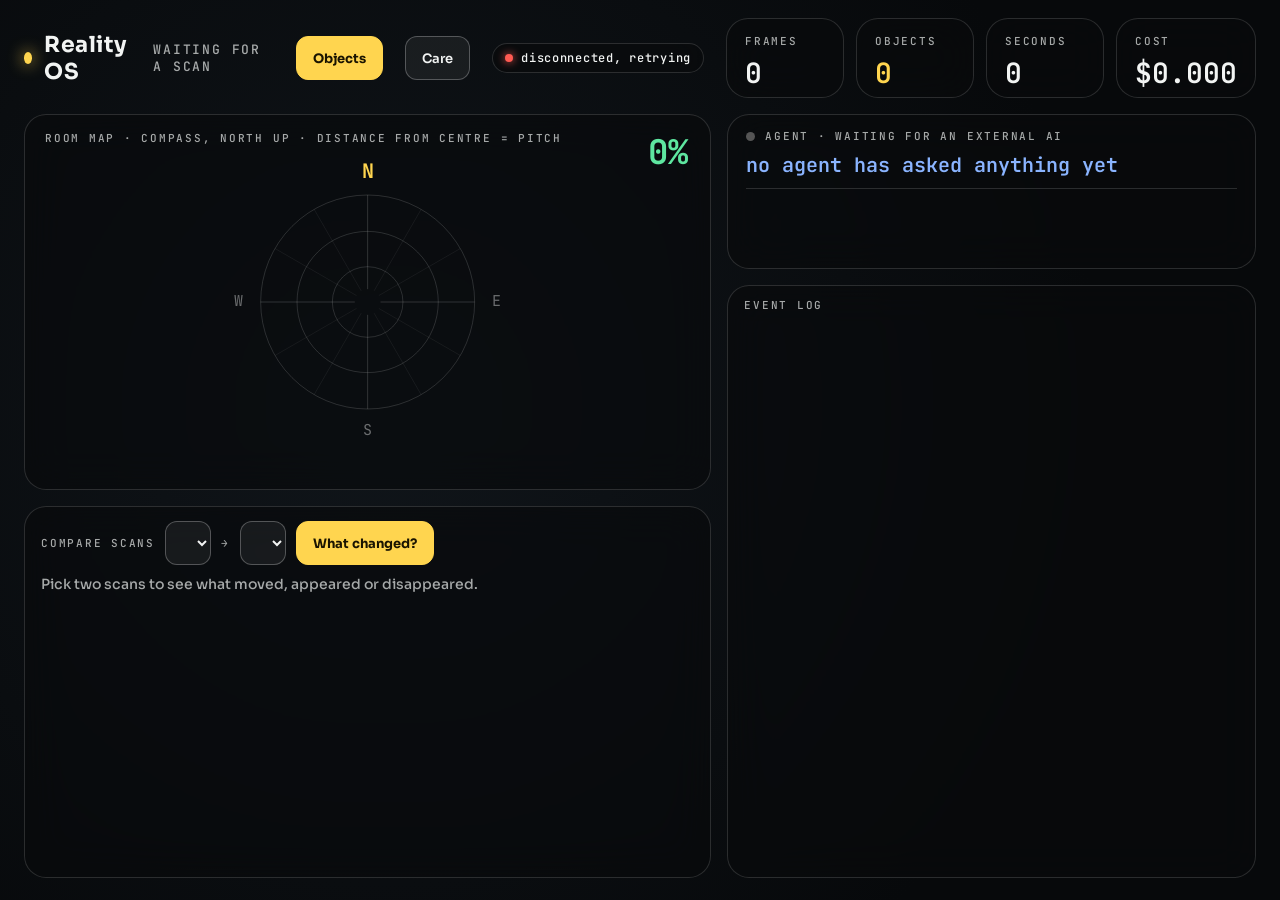
==== commit a6b9cdf0: "add the caregiver view to the dashboard, tests for the world layer, and the phone checklist and READ" ====
--- a/web/dashboard.html
+++ b/web/dashboard.html
@@ -78,6 +78,7 @@
   <div class="brand"><i></i>Reality OS</div>
   <span id="phase">Waiting for a scan</span>
   <button class="small go" id="objbtn" title="Review and correct what the memory believes">Objects</button>
+  <button class="small" id="carebtn" title="Where a person's important things were last seen">Care</button>
   <span class="pill panel"><span class="dot" id="conn"></span><span id="connt">connecting…</span></span>
   <div class="cnt">
     <div class="panel"><span class="label">Frames</span><b id="cf">0</b></div>
@@ -130,6 +131,23 @@
     <div class="pane panel"><div class="detail" id="idetail"></div></div>
   </div>
 </section>
+<section id="care" role="dialog" aria-modal="true" aria-label="Caregiver view">
+  <div class="ih"><h1>Care</h1><span class="badge2 off" id="careconsent">…</span><span class="hide">What the last scan of each room saw, not live.</span>
+    <span id="caremsg" role="status" style="font:500 13px var(--mono);color:var(--accent)"></span><button class="small grow" id="careclose">Close ✕</button></div>
+  <div class="cm">
+    <div class="pane">
+      <h2>Needs attention</h2>
+      <div id="carealerts"></div>
+      <h2>Watch for</h2>
+      <div class="cadd"><input id="carelabel" type="text" maxlength="60" placeholder="pills, glasses, keys…" aria-label="What to watch"><select id="careroom" aria-label="Usual room"></select><button class="small go" id="careadd">Add</button></div>
+      <h2 id="careasked">Ask</h2>
+      <div class="cadd"><input id="careq" type="text" maxlength="300" placeholder="Where did Mum put her pills?" aria-label="Ask where something is"><button class="small go" id="careask">Ask</button></div>
+      <div id="careans"></div>
+    </div>
+    <div class="pane"><h2>Their things</h2><div id="careitems" class="citems"></div></div>
+  </div>
+</section>
 <script type="module" src="js/dashboard.js"></script>
 <script type="module" src="js/inspector.js"></script>
+<script type="module" src="js/care.js"></script>
 </body></html>
--- a/web/css/theme.css
+++ b/web/css/theme.css
@@ -1,20 +1,45 @@
 @import url('https://fonts.googleapis.com/css2?family=JetBrains+Mono:wght@400;500;700&family=Sora:wght@300;400;600;700&display=swap');
-:root{--bg:#07090b;--ink:#f2f4f3;--dim:rgba(242,244,243,.62);--line:rgba(255,255,255,.16);--panel:rgba(10,12,14,.58);--accent:#8AA4FF;--amber:#FFD54F;--green:#5EE6A0;--red:#FF5A52;--sans:'Sora',system-ui,sans-serif;--mono:'JetBrains Mono',ui-monospace,monospace}
+/* Design tokens (the visual system). The phone app (app.css) and the laptop dashboard (inspector.css) use only these for colour,
+   radius, spacing, tap sizes, type and motion, so a new look is a change of values here. Names that existed before the visual
+   system are kept (aliases at the bottom map them onto the new values); the dashboard sets data-theme="laptop" for its amber accent. */
+:root{
+  /* surfaces */
+  --bg:#07090b;--surface:#0d1115;--card:#11161b;--card-2:#171d23;
+  --fill-1:rgba(255,255,255,.06);--fill-2:rgba(255,255,255,.11);--fill-3:rgba(255,255,255,.14);
+  --panel:rgba(9,11,13,.68);--panel-solid:rgba(9,11,13,.94);--scrim:rgba(0,0,0,.58);
+  /* text and lines */
+  --ink:#f2f4f3;--dim:rgba(242,244,243,.68);--faint:rgba(242,244,243,.46);
+  --line:rgba(255,255,255,.14);--line-strong:rgba(255,255,255,.26);
+  /* the one accent, and status colours */
+  --accent:#8AA4FF;--accent-ink:#070a1a;--accent-fill:rgba(138,164,255,.16);--accent-line:rgba(138,164,255,.48);
+  --amber:#FFD54F;--amber-fill:rgba(255,213,79,.14);--amber-line:rgba(255,213,79,.5);
+  --green:#5EE6A0;--green-fill:rgba(94,230,160,.15);--green-line:rgba(94,230,160,.5);
+  --red:#FF5A52;--red-fill:rgba(255,90,82,.15);--red-line:rgba(255,90,82,.5);
+  /* type: Sora for words, JetBrains Mono for numbers and labels */
+  --sans:'Sora',system-ui,sans-serif;--mono:'JetBrains Mono',ui-monospace,monospace;
+  --t-label:11px;--t-xs:12px;--t-sm:14px;--t-md:16px;--t-lg:19px;--t-xl:26px;--t-2xl:34px;--t-num:48px;--t-num-xl:64px;
+  --text-shadow:0 1px 14px rgba(0,0,0,.65);
+  /* radius, space, sizes */
+  --r-xs:8px;--r-sm:12px;--r-md:16px;--r-lg:22px;--r-xl:28px;--r-pill:999px;
+  --s-1:4px;--s-2:8px;--s-3:12px;--s-4:16px;--s-5:24px;--s-6:32px;--s-7:48px;
+  --tap:48px;--tap-min:44px;--btn-h:56px;--field-h:56px;--bar-h:92px;--top-h:56px;--blur:20px;
+  /* motion: never decorative */
+  --ease:cubic-bezier(.3,.8,.3,1);--ease-inout:cubic-bezier(.6,0,.2,1);--dur-1:120ms;--dur-2:240ms;--dur-3:450ms;--dur-ring:600ms;
+  /* names used before the visual system, mapped onto it */
+  --on-accent:var(--accent-ink);--danger-fill:var(--red-fill);--danger-line:var(--red-line);--warn-line:var(--amber-line);
+  --r-btn:var(--r-lg);--r-card:var(--r-md);--r-ctl:var(--r-md);
+  --pad:var(--s-4);--gap:var(--s-3);--gap-lg:var(--s-4);
+  --fs-xs:var(--t-label);--fs-sm:var(--t-xs);--fs-md:var(--t-sm);--fs-lg:var(--t-md);--fs-xl:var(--t-xl);
+  --nav-h:var(--bar-h);
+}
+/* the laptop dashboard: same system, amber accent */
+[data-theme=laptop]{--accent:#FFD54F;--accent-ink:#1a1400;--accent-fill:rgba(255,213,79,.14);--accent-line:rgba(255,213,79,.5)}
 *{box-sizing:border-box;-webkit-tap-highlight-color:transparent}
 html,body{margin:0;height:100%;background:var(--bg);color:var(--ink);font-family:var(--sans);overflow:hidden}
 a{color:var(--accent);text-decoration:none}a:hover{color:#fff}
 .mono{font-family:var(--mono);font-variant-numeric:tabular-nums}
-.panel{background:var(--panel);backdrop-filter:blur(18px) saturate(1.2);-webkit-backdrop-filter:blur(18px) saturate(1.2);border:1px solid var(--line);border-radius:18px}
-.label{font:500 11px/1 var(--mono);letter-spacing:.16em;text-transform:uppercase;color:var(--dim)}
-.stripe{background:repeating-linear-gradient(135deg,#171a1d 0 10px,#1d2125 10px 20px);display:grid;place-items:center;font:400 11px var(--mono);color:var(--dim);letter-spacing:.08em}
-/* Design tokens. The phone app's stylesheet (app.css) uses only these for radii, spacing, tap sizes, fills and type sizes, so
-   a new look is mostly a change of values here. Colours above (--accent, --green, --red, --amber, --ink, --panel...) are tokens too. */
-:root{
-  --on-accent:#070a1a;
-  --fill-1:rgba(255,255,255,.07);--fill-2:rgba(255,255,255,.11);--fill-3:rgba(255,255,255,.14);
-  --danger-fill:rgba(255,90,82,.16);--danger-line:rgba(255,90,82,.5);--warn-line:rgba(255,213,79,.5);--scrim:rgba(0,0,0,.66);
-  --r-pill:99px;--r-btn:20px;--r-card:18px;--r-ctl:16px;--r-sm:14px;--r-xs:10px;
-  --pad:16px;--gap:10px;--gap-lg:14px;
-  --fs-xs:11px;--fs-sm:13px;--fs-md:15px;--fs-lg:17px;--fs-xl:22px;
-  --tap:48px;--btn-h:64px;--nav-h:64px;
-}
+.panel{background:var(--panel);backdrop-filter:blur(var(--blur)) saturate(1.2);-webkit-backdrop-filter:blur(var(--blur)) saturate(1.2);border:1px solid var(--line);border-radius:var(--r-lg)}
+.label{font:500 var(--t-label)/1 var(--mono);letter-spacing:.16em;text-transform:uppercase;color:var(--dim)}
+.stripe{background:repeating-linear-gradient(135deg,rgba(255,255,255,.05) 0 10px,transparent 10px 20px),var(--surface);display:grid;place-items:center;font:400 var(--t-label) var(--mono);color:var(--dim);letter-spacing:.08em}
+@keyframes ros-sk{to{background-position:-200% 0}}
+@media (prefers-reduced-motion:reduce){:root{--dur-1:0ms;--dur-2:0ms;--dur-3:0ms;--dur-ring:0ms}*,*:before,*:after{animation-duration:0ms!important;animation-iteration-count:1!important;transition-duration:0ms!important}}
--- a/web/css/inspector.css
+++ b/web/css/inspector.css
@@ -59,3 +59,34 @@
 #insp button.small.go{background:var(--accent);color:var(--accent-ink);border-color:var(--accent)}
 #insp button.small.danger{background:var(--red-fill);border-color:var(--red-line);color:var(--red)}
 #insp .dh .small.danger{background:var(--red);border-color:var(--red);color:#fff;font-weight:700}
+
+/* ---- caregiver view ---- */
+#care{position:fixed;inset:0;z-index:30;display:none;background:var(--bg);color:var(--ink);min-width:1100px;grid-template-rows:64px minmax(0,1fr)}
+#care.on{display:grid}
+#care .ih{display:flex;align-items:center;gap:var(--s-3);padding:0 var(--s-5);border-bottom:1px solid var(--line);background:var(--surface)}
+#care .ih h1{margin:0 var(--s-3) 0 0;font:700 var(--t-lg) var(--sans);display:flex;align-items:center;gap:var(--s-3)}
+#care .ih h1:before{content:"";width:12px;height:12px;border-radius:50%;background:var(--accent);box-shadow:0 0 14px var(--accent)}
+#care .grow{margin-left:auto}
+#care .hide{color:var(--dim);font:400 var(--t-xs) var(--sans)}
+#care .cm{display:grid;grid-template-columns:420px minmax(0,1fr);min-height:0}
+#care .pane{padding:20px 24px;display:flex;flex-direction:column;gap:12px;min-height:0;overflow:auto;border-right:1px solid var(--line)}
+#care .pane:last-child{border-right:0}
+#care h2{margin:6px 0 0;font:500 var(--t-label) var(--mono);letter-spacing:.16em;text-transform:uppercase;color:var(--dim)}
+#care .badge2{padding:6px 12px;border-radius:var(--r-pill);font:600 var(--t-xs) var(--mono);border:1px solid var(--line-strong)}
+#care .badge2.on{color:var(--green);border-color:var(--green-line);background:var(--green-fill)}
+#care .badge2.off{color:var(--amber);border-color:var(--amber-line);background:var(--amber-fill)}
+#care .cadd{display:flex;gap:var(--s-2)}
+#care input,#care select{min-height:var(--tap-min);border-radius:var(--r-sm);background:var(--fill-1);color:var(--ink);border:1px solid var(--line-strong);font:500 var(--t-sm) var(--sans);padding:0 12px;min-width:0}
+#care input{flex:1}#care select option{color:#000}
+#care .citems{display:grid;grid-template-columns:repeat(auto-fill,minmax(300px,1fr));gap:var(--s-4);align-content:start}
+#care .citem{display:flex;flex-direction:column;gap:var(--s-2);padding:var(--s-3);border-radius:var(--r-md);background:var(--card);border:1px solid var(--line)}
+#care .citem.alert{border-color:var(--amber-line)}
+#care .chead{display:flex;align-items:center;gap:var(--s-2)}#care .chead b{flex:1;font:600 var(--t-lg) var(--sans)}
+#care .citem canvas,#care #careans canvas{width:100%;border-radius:var(--r-sm);background:var(--surface);display:block;border:1px solid var(--line)}
+#care .where{font:600 var(--t-sm) var(--mono)}
+#care .calert{padding:10px 12px;border-radius:var(--r-sm);background:var(--amber-fill);border:1px solid var(--amber-line);font:500 var(--t-sm)/1.4 var(--sans)}
+#care .calert.not_seen{background:var(--red-fill);border-color:var(--red-line)}
+#care .ans{margin:0;font:500 var(--t-md)/1.4 var(--sans)}
+#care .empty{color:var(--dim);font:400 var(--t-sm) var(--sans)}
+#care button.small{min-height:var(--tap-min)}
+#care button.small.go{background:var(--accent);color:var(--accent-ink);border-color:var(--accent)}
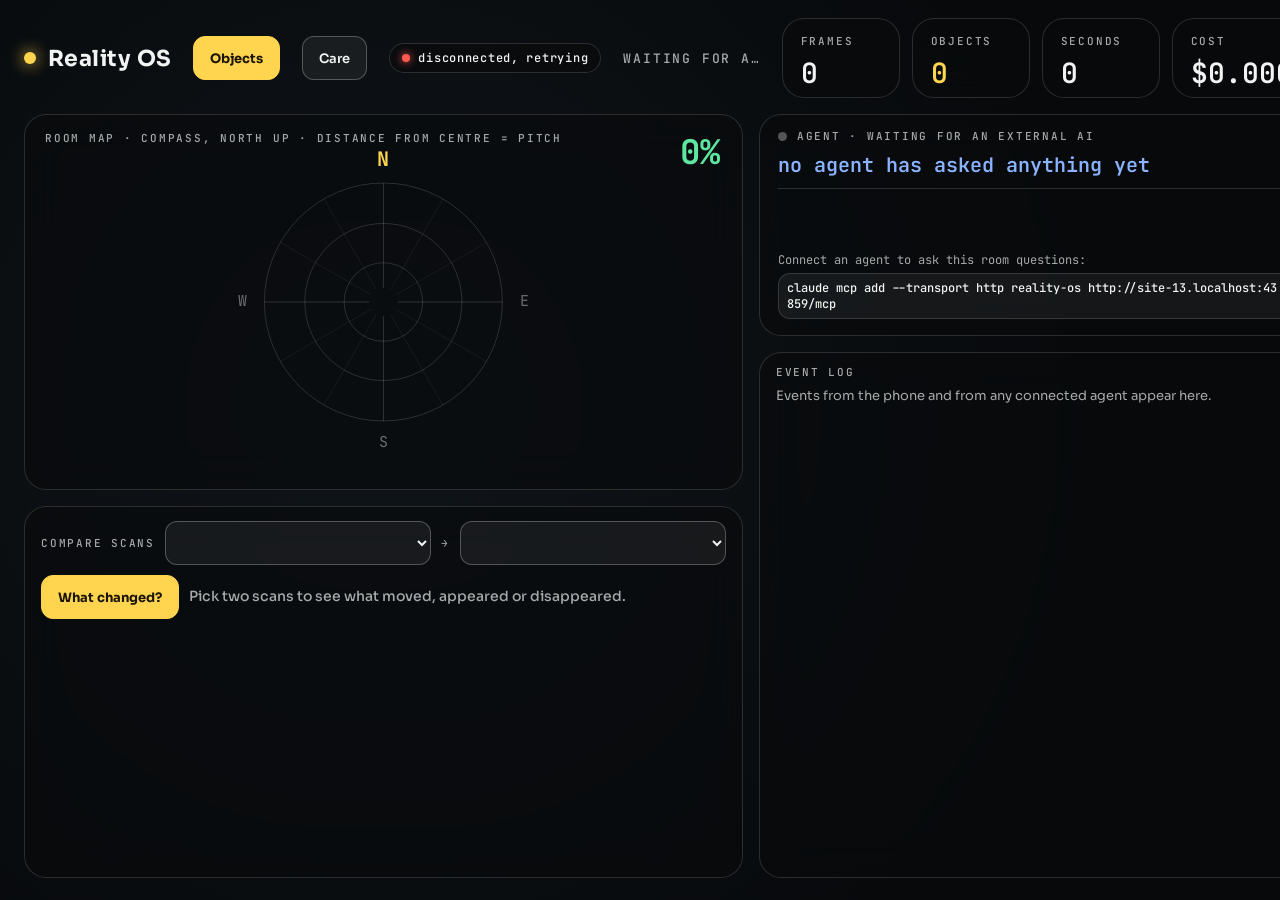
==== commit 8799cbc5: "make the laptop dashboard useful when idle: show the active room's last scan, keep map names apart, " ====
--- a/web/dashboard.html
+++ b/web/dashboard.html
@@ -13,8 +13,8 @@
 .brand i{width:12px;height:12px;border-radius:50%;background:var(--accent);box-shadow:0 0 16px var(--accent)}
 .pill{display:inline-flex;align-items:center;gap:8px;height:30px;padding:0 12px;border-radius:99px;font:500 12px var(--mono);letter-spacing:.06em;white-space:nowrap}
 .dot{width:8px;height:8px;border-radius:50%;background:var(--red);box-shadow:0 0 8px var(--red)}.dot.ok{background:var(--green);box-shadow:0 0 8px var(--green)}
-#phase{font:500 13px var(--mono);letter-spacing:.14em;text-transform:uppercase;color:var(--dim)}
-.cnt{display:flex;gap:12px;margin-left:auto}
+#phase{font:500 13px var(--mono);letter-spacing:.14em;text-transform:uppercase;color:var(--dim);flex:1 1 0;min-width:0;overflow:hidden;text-overflow:ellipsis;white-space:nowrap}
+.cnt{display:flex;gap:12px;margin-left:auto;flex:none}
 .cnt>div{padding:10px 18px;min-width:118px}.cnt b{display:block;font:600 28px/1 var(--mono);margin-top:9px}
 main{display:grid;grid-template-columns:minmax(0,1.3fr) minmax(380px,1fr);gap:16px;min-height:0}
 .col{display:grid;gap:16px;min-height:0;min-width:0}
@@ -29,10 +29,14 @@
 .map .label{position:absolute;left:20px;top:18px;z-index:1}.map .big{position:absolute;right:22px;top:14px;font:700 34px var(--mono);color:var(--green);z-index:1}
 .hist{padding:14px 16px;display:flex;flex-direction:column;gap:12px;min-height:0;overflow:hidden}
 .bar{display:flex;gap:10px;align-items:center;flex-wrap:wrap}
+.bar select{flex:1 1 230px;min-width:0;text-overflow:ellipsis}
+#log:empty:before{content:"Events from the phone and from any connected agent appear here.";color:var(--dim);font:400 13px/1.5 var(--sans)}
+.ag .prev code{font:500 12px var(--mono);color:var(--ink);background:var(--fill-1);border:1px solid var(--line);border-radius:var(--r-sm);padding:6px 8px;word-break:break-all;display:block}
 select,button.small{font:600 13px var(--sans);color:var(--ink);background:var(--fill-1);border:1px solid var(--line-strong);border-radius:var(--r-sm);padding:0 16px;min-height:var(--tap-min)}
 select{font-family:var(--mono);font-weight:500;padding:0 12px}select option{color:#000}
 button.small{cursor:pointer}button.small.go{background:var(--accent);color:var(--accent-ink);border-color:var(--accent);font-weight:700}
 #chsum{font:500 14px/1.4 var(--sans);color:var(--dim)}
+#chalign{font:500 12px/1.4 var(--mono);color:var(--dim)}#chalign.al-good{color:var(--green)}#chalign.al-weak{color:var(--amber)}#chalign.al-failed{color:var(--red)}
 #cards{display:flex;gap:12px;overflow-x:auto;overflow-y:hidden;padding-bottom:6px;min-width:0;max-width:100%;flex:1;min-height:0}
 .card{flex:0 0 250px;padding:12px;border-radius:14px;background:rgba(255,255,255,.05);border:1px solid var(--line);display:flex;flex-direction:column;gap:8px;cursor:pointer;transition:border-color .15s,background .15s,transform .15s;overflow:hidden;text-align:left;color:inherit;font:inherit}
 .card:hover,.card:focus-visible{border-color:var(--accent);background:var(--accent-fill);transform:translateY(-2px);outline:none}
@@ -76,10 +80,10 @@
 <div id="app">
 <header>
   <div class="brand"><i></i>Reality OS</div>
-  <span id="phase">Waiting for a scan</span>
   <button class="small go" id="objbtn" title="Review and correct what the memory believes">Objects</button>
   <button class="small" id="carebtn" title="Where a person's important things were last seen">Care</button>
   <span class="pill panel"><span class="dot" id="conn"></span><span id="connt">connecting…</span></span>
+  <span id="phase">Waiting for a scan</span>
   <div class="cnt">
     <div class="panel"><span class="label">Frames</span><b id="cf">0</b></div>
     <div class="panel"><span class="label">Objects</span><b id="co" style="color:var(--accent)">0</b></div>
@@ -94,6 +98,7 @@
       <div class="bar"><span class="label">Compare scans</span>
         <select id="sa" title="before"></select><span class="label">→</span><select id="sb" title="after"></select>
         <button class="small go" id="cmp">What changed?</button><button class="small" id="clr" hidden>Clear</button><span id="chsum"></span></div>
+      <div id="chalign" role="status"></div>
       <div id="cards"></div>
     </div>
   </div>
@@ -132,7 +137,7 @@
   </div>
 </section>
 <section id="care" role="dialog" aria-modal="true" aria-label="Caregiver view">
-  <div class="ih"><h1>Care</h1><span class="badge2 off" id="careconsent">…</span><span class="hide">What the last scan of each room saw, not live.</span>
+  <div class="ih"><h1>Care</h1><span class="badge2 off" id="careconsent">…</span><span class="hide">What the last scan of each room saw, not live.</span><span id="caresum" class="hide" role="status"></span>
     <span id="caremsg" role="status" style="font:500 13px var(--mono);color:var(--accent)"></span><button class="small grow" id="careclose">Close ✕</button></div>
   <div class="cm">
     <div class="pane">
@@ -140,6 +145,7 @@
       <div id="carealerts"></div>
       <h2>Watch for</h2>
       <div class="cadd"><input id="carelabel" type="text" maxlength="60" placeholder="pills, glasses, keys…" aria-label="What to watch"><select id="careroom" aria-label="Usual room"></select><button class="small go" id="careadd">Add</button></div>
+      <div class="csug" id="caresug" aria-label="Quick add"></div>
       <h2 id="careasked">Ask</h2>
       <div class="cadd"><input id="careq" type="text" maxlength="300" placeholder="Where did Mum put her pills?" aria-label="Ask where something is"><button class="small go" id="careask">Ask</button></div>
       <div id="careans"></div>
--- a/web/css/inspector.css
+++ b/web/css/inspector.css
@@ -90,3 +90,8 @@
 #care .empty{color:var(--dim);font:400 var(--t-sm) var(--sans)}
 #care button.small{min-height:var(--tap-min)}
 #care button.small.go{background:var(--accent);color:var(--accent-ink);border-color:var(--accent)}
+
+#care .csug{display:flex;flex-wrap:wrap;gap:var(--s-2)}
+#care .csug button{min-height:36px;padding:0 12px;border-radius:var(--r-pill);font:500 var(--t-sm) var(--sans)}
+#care .calert.clear{background:var(--green-fill);border-color:var(--green-line);color:var(--green)}
+#care .ih .hide#caresum{color:var(--ink);font:500 var(--t-sm) var(--mono)}
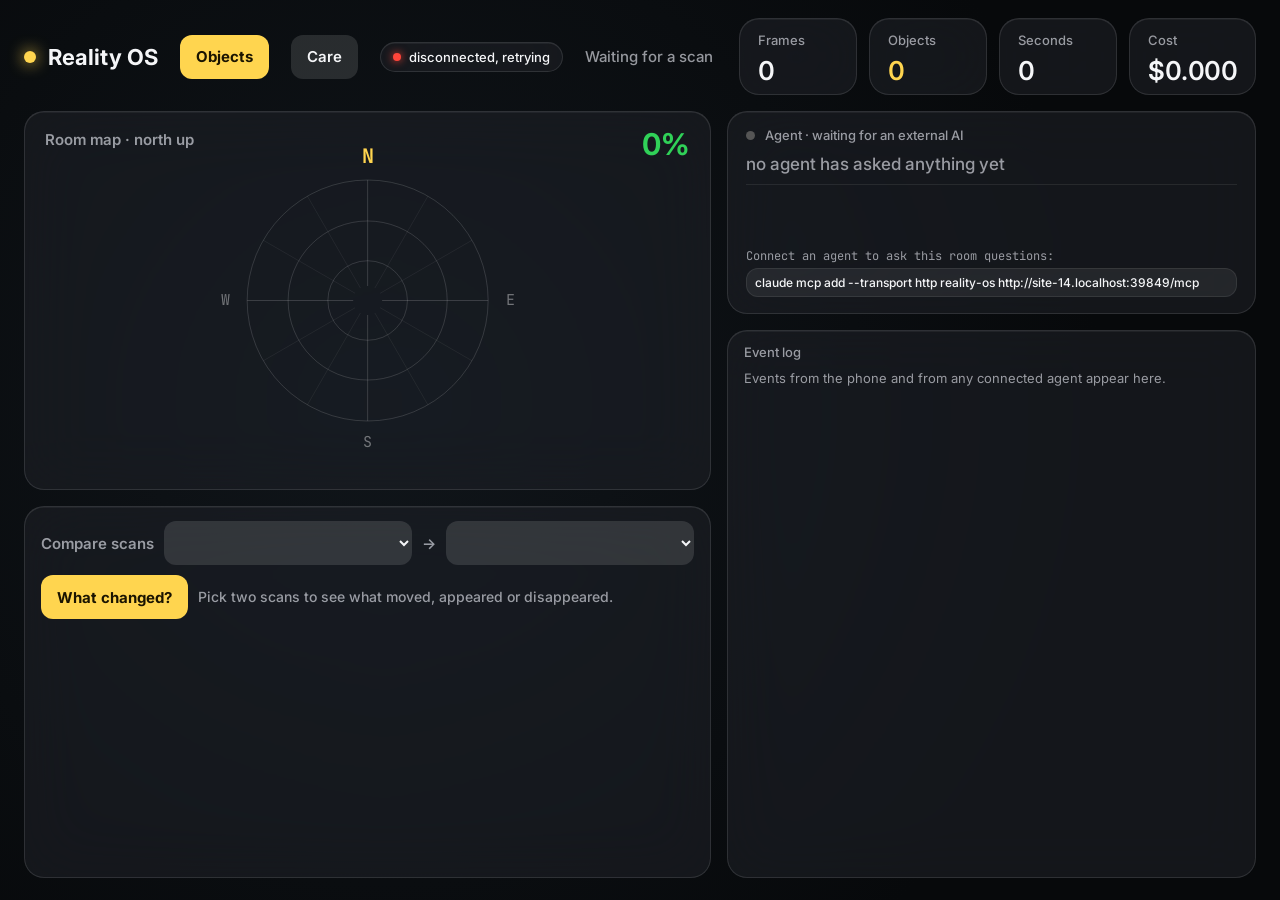
==== commit e1b440bd: "restyle the phone app and the laptop dashboard as frosted glass with large titles, grouped surfaces " ====
--- a/web/dashboard.html
+++ b/web/dashboard.html
@@ -9,13 +9,13 @@
 body{background:radial-gradient(circle at 30% 45%,#10151a,#07090b 70%);overflow:auto}
 #app{position:fixed;inset:0;min-width:1100px;min-height:640px;display:grid;grid-template-rows:auto minmax(0,1fr);gap:16px;padding:18px 24px 22px}
 header{display:flex;align-items:center;gap:22px}
-.brand{font:700 22px var(--sans);display:flex;align-items:center;gap:12px;letter-spacing:.02em}
+.brand{font:700 22px var(--sans);display:flex;align-items:center;gap:12px;}
 .brand i{width:12px;height:12px;border-radius:50%;background:var(--accent);box-shadow:0 0 16px var(--accent)}
-.pill{display:inline-flex;align-items:center;gap:8px;height:30px;padding:0 12px;border-radius:99px;font:500 12px var(--mono);letter-spacing:.06em;white-space:nowrap}
+.pill{display:inline-flex;align-items:center;gap:8px;height:30px;padding:0 12px;border-radius:99px;font:500 12px var(--sans);white-space:nowrap}
 .dot{width:8px;height:8px;border-radius:50%;background:var(--red);box-shadow:0 0 8px var(--red)}.dot.ok{background:var(--green);box-shadow:0 0 8px var(--green)}
-#phase{font:500 13px var(--mono);letter-spacing:.14em;text-transform:uppercase;color:var(--dim);flex:1 1 0;min-width:0;overflow:hidden;text-overflow:ellipsis;white-space:nowrap}
+#phase{font:500 13px var(--sans);color:var(--dim);flex:1 1 0;min-width:0;overflow:hidden;text-overflow:ellipsis;white-space:nowrap}
 .cnt{display:flex;gap:12px;margin-left:auto;flex:none}
-.cnt>div{padding:10px 18px;min-width:118px}.cnt b{display:block;font:600 28px/1 var(--mono);margin-top:9px}
+.cnt>div{padding:10px 18px;min-width:118px}.cnt b{display:block;font:600 28px/1 var(--sans);margin-top:9px}
 main{display:grid;grid-template-columns:minmax(0,1.3fr) minmax(380px,1fr);gap:16px;min-height:0}
 .col{display:grid;gap:16px;min-height:0;min-width:0}
 .col>*{min-width:0}
@@ -26,21 +26,21 @@
 ::-webkit-scrollbar-thumb:hover{background:var(--accent-line);background-clip:content-box}::-webkit-scrollbar-corner{background:transparent}
 .map{position:relative;padding:16px;min-height:0}
 #mapc{position:absolute;inset:16px;width:calc(100% - 32px);height:calc(100% - 32px)}
-.map .label{position:absolute;left:20px;top:18px;z-index:1}.map .big{position:absolute;right:22px;top:14px;font:700 34px var(--mono);color:var(--green);z-index:1}
+.map .label{position:absolute;left:20px;top:18px;z-index:1}.map .big{position:absolute;right:22px;top:14px;font:700 34px var(--sans);color:var(--green);z-index:1}
 .hist{padding:14px 16px;display:flex;flex-direction:column;gap:12px;min-height:0;overflow:hidden}
 .bar{display:flex;gap:10px;align-items:center;flex-wrap:wrap}
 .bar select{flex:1 1 230px;min-width:0;text-overflow:ellipsis}
 #log:empty:before{content:"Events from the phone and from any connected agent appear here.";color:var(--dim);font:400 13px/1.5 var(--sans)}
-.ag .prev code{font:500 12px var(--mono);color:var(--ink);background:var(--fill-1);border:1px solid var(--line);border-radius:var(--r-sm);padding:6px 8px;word-break:break-all;display:block}
+.ag .prev code{font:500 12px var(--sans);color:var(--ink);background:var(--fill-1);border:1px solid var(--line);border-radius:var(--r-sm);padding:6px 8px;word-break:break-all;display:block}
 select,button.small{font:600 13px var(--sans);color:var(--ink);background:var(--fill-1);border:1px solid var(--line-strong);border-radius:var(--r-sm);padding:0 16px;min-height:var(--tap-min)}
-select{font-family:var(--mono);font-weight:500;padding:0 12px}select option{color:#000}
+select{font-family:var(--sans);font-weight:500;padding:0 12px}select option{color:#000}
 button.small{cursor:pointer}button.small.go{background:var(--accent);color:var(--accent-ink);border-color:var(--accent);font-weight:700}
 #chsum{font:500 14px/1.4 var(--sans);color:var(--dim)}
-#chalign{font:500 12px/1.4 var(--mono);color:var(--dim)}#chalign.al-good{color:var(--green)}#chalign.al-weak{color:var(--amber)}#chalign.al-failed{color:var(--red)}
+#chalign{font:500 12px/1.4 var(--sans);color:var(--dim)}#chalign.al-good{color:var(--green)}#chalign.al-weak{color:var(--amber)}#chalign.al-failed{color:var(--red)}
 #cards{display:flex;gap:12px;overflow-x:auto;overflow-y:hidden;padding-bottom:6px;min-width:0;max-width:100%;flex:1;min-height:0}
 .card{flex:0 0 250px;padding:12px;border-radius:14px;background:rgba(255,255,255,.05);border:1px solid var(--line);display:flex;flex-direction:column;gap:8px;cursor:pointer;transition:border-color .15s,background .15s,transform .15s;overflow:hidden;text-align:left;color:inherit;font:inherit}
 .card:hover,.card:focus-visible{border-color:var(--accent);background:var(--accent-fill);transform:translateY(-2px);outline:none}
-.card .open{margin-top:auto;font:500 10px var(--mono);letter-spacing:.12em;color:var(--dim)}.card:hover .open{color:var(--accent)}
+.card .open{margin-top:auto;font:500 10px var(--sans);color:var(--dim)}.card:hover .open{color:var(--accent)}
 .empty{margin:auto;color:var(--dim);font:400 14px var(--sans)}
 /* full view of one change */
 #viewer{position:fixed;inset:0;z-index:20;display:none;background:rgba(5,7,9,.88);backdrop-filter:blur(8px);padding:28px 36px;min-width:1100px}
@@ -48,8 +48,8 @@
 @keyframes fade{from{opacity:0}}
 #viewer .vh{display:flex;align-items:center;gap:14px}
 #viewer .vt{font:600 22px var(--sans);display:flex;align-items:center;gap:12px;min-width:0}
-#viewer .vt i{width:28px;height:28px;border-radius:8px;display:grid;place-items:center;font:700 17px var(--mono);font-style:normal;color:#07090b;flex:none}
-#viewer .vn{margin-left:auto;font:500 13px var(--mono);color:var(--dim);letter-spacing:.08em}
+#viewer .vt i{width:28px;height:28px;border-radius:8px;display:grid;place-items:center;font:700 17px var(--sans);font-style:normal;color:#07090b;flex:none}
+#viewer .vn{margin-left:auto;font:500 13px var(--sans);color:var(--dim);}
 #viewer .nav{display:flex;gap:8px}
 #viewer .vb{display:grid;gap:18px;min-height:0;grid-template-columns:1fr 1fr}.vb.one{grid-template-columns:minmax(0,760px);justify-content:center}
 .vslot{display:flex;flex-direction:column;gap:8px;min-height:0;min-width:0}
@@ -59,12 +59,26 @@
 .vslot .none{position:absolute;inset:0;display:grid;place-items:center;color:var(--dim);font:400 14px var(--sans)}
 #viewer .vf{font:400 17px/1.5 var(--sans);max-width:980px}
 button.small:disabled{opacity:.35;cursor:default}
+/* the material and shape pass, as on the phone: filled controls without outlines, sentence-case labels, tabular numbers */
+#phase{font:500 var(--t-sm) var(--sans);color:var(--dim)}
+.cnt>div{border-radius:var(--r-card)}.cnt b{font:600 26px/1 var(--sans);font-variant-numeric:tabular-nums;letter-spacing:-.02em}
+.pill{font:500 var(--t-xs) var(--sans)}
+select,button.small{border:0;background:var(--fill-2);border-radius:12px;font:600 var(--t-sm) var(--sans)}
+select{font-weight:500}
+button.small:hover{background:var(--fill-3)}button.small.go,button.small.go:hover{background:var(--accent);color:var(--accent-ink)}
+.map .big{font:700 30px var(--sans);font-variant-numeric:tabular-nums;letter-spacing:-.02em}
+.map .label,.hist .label{font:600 var(--t-sm) var(--sans);color:var(--dim)}
+.card{border:0;background:var(--fill-1);border-radius:var(--r-card)}
+.card:hover,.card:focus-visible{background:var(--accent-fill);box-shadow:inset 0 0 0 1px var(--accent-line)}
+.pair canvas{border-radius:var(--r-md)}
+.ag .q{font-size:17px}
+.ag:not(.on) .q{font:500 17px var(--sans);color:var(--dim)}
 .card h3{margin:0;font:600 13px var(--sans);display:flex;gap:8px;align-items:center}
-.card h3 i{width:20px;height:20px;border-radius:6px;display:grid;place-items:center;font:700 13px var(--mono);font-style:normal;color:#07090b}
+.card h3 i{width:20px;height:20px;border-radius:6px;display:grid;place-items:center;font:700 13px var(--sans);font-style:normal;color:#07090b}
 .card p{margin:0;font:400 12.5px/1.4 var(--sans);color:var(--ink);display:-webkit-box;-webkit-line-clamp:2;-webkit-box-orient:vertical;overflow:hidden}
 .pair{display:grid;grid-template-columns:1fr 1fr;gap:6px}.pair canvas{width:100%;aspect-ratio:4/3;border-radius:8px;background:#111;display:block}
 .pair.one>div{grid-column:1}
-.pair span{font:500 9px var(--mono);letter-spacing:.12em;color:var(--dim);display:block;margin-bottom:3px}
+.pair span{font:500 9px var(--sans);color:var(--dim);display:block;margin-bottom:3px}
 .ag{padding:16px 18px;display:flex;flex-direction:column;gap:10px}
 .ag .head{display:flex;align-items:center;gap:10px}.ag .head i{width:9px;height:9px;border-radius:50%;background:#555}.ag.on .head i{background:var(--blue);box-shadow:0 0 10px var(--blue)}
 .ag .q{font:600 20px/1.3 var(--mono);color:var(--blue);word-break:break-word}.ag .a{font:400 16px/1.45 var(--sans);color:var(--ink);border-top:1px solid var(--line);padding-top:10px;min-height:44px}
@@ -93,7 +107,7 @@
 </header>
 <main>
   <div class="col left">
-    <div class="map panel"><span class="label">Room map · compass, north up · distance from centre = pitch</span><span class="big" id="cp">0%</span><canvas id="mapc"></canvas></div>
+    <div class="map panel"><span class="label">Room map · north up</span><span class="big" id="cp">0%</span><canvas id="mapc"></canvas></div>
     <div class="hist panel">
       <div class="bar"><span class="label">Compare scans</span>
         <select id="sa" title="before"></select><span class="label">→</span><select id="sb" title="after"></select>
--- a/web/css/theme.css
+++ b/web/css/theme.css
@@ -1,33 +1,33 @@
-@import url('https://fonts.googleapis.com/css2?family=JetBrains+Mono:wght@400;500;700&family=Sora:wght@300;400;600;700&display=swap');
+@import url('https://fonts.googleapis.com/css2?family=Inter:wght@400;500;600;700&family=JetBrains+Mono:wght@400;500;700&display=swap');
 /* Design tokens (the visual system). The phone app (app.css) and the laptop dashboard (inspector.css) use only these for colour,
    radius, spacing, tap sizes, type and motion, so a new look is a change of values here. Names that existed before the visual
    system are kept (aliases at the bottom map them onto the new values); the dashboard sets data-theme="laptop" for its amber accent. */
 :root{
   /* surfaces */
-  --bg:#07090b;--surface:#0d1115;--card:#11161b;--card-2:#171d23;
-  --fill-1:rgba(255,255,255,.06);--fill-2:rgba(255,255,255,.11);--fill-3:rgba(255,255,255,.14);
-  --panel:rgba(9,11,13,.68);--panel-solid:rgba(9,11,13,.94);--scrim:rgba(0,0,0,.58);
+  --bg:#050608;--surface:#0c0e11;--card:#16191d;--card-2:#1e2227;
+  --fill-1:rgba(255,255,255,.07);--fill-2:rgba(255,255,255,.12);--fill-3:rgba(255,255,255,.17);
+  --panel:rgba(30,33,38,.60);--panel-solid:rgba(22,25,29,.97);--scrim:rgba(0,0,0,.5);
   /* text and lines */
-  --ink:#f2f4f3;--dim:rgba(242,244,243,.68);--faint:rgba(242,244,243,.46);
-  --line:rgba(255,255,255,.14);--line-strong:rgba(255,255,255,.26);
+  --ink:#f5f6f8;--dim:rgba(235,237,245,.62);--faint:rgba(235,237,245,.34);
+  --line:rgba(255,255,255,.08);--line-strong:rgba(255,255,255,.16);
   /* the one accent, and status colours */
   --accent:#8AA4FF;--accent-ink:#070a1a;--accent-fill:rgba(138,164,255,.16);--accent-line:rgba(138,164,255,.48);
   --amber:#FFD54F;--amber-fill:rgba(255,213,79,.14);--amber-line:rgba(255,213,79,.5);
-  --green:#5EE6A0;--green-fill:rgba(94,230,160,.15);--green-line:rgba(94,230,160,.5);
-  --red:#FF5A52;--red-fill:rgba(255,90,82,.15);--red-line:rgba(255,90,82,.5);
-  /* type: Sora for words, JetBrains Mono for numbers and labels */
-  --sans:'Sora',system-ui,sans-serif;--mono:'JetBrains Mono',ui-monospace,monospace;
-  --t-label:11px;--t-xs:12px;--t-sm:14px;--t-md:16px;--t-lg:19px;--t-xl:26px;--t-2xl:34px;--t-num:48px;--t-num-xl:64px;
+  --green:#30D158;--green-fill:rgba(48,209,88,.16);--green-line:rgba(48,209,88,.5);
+  --red:#FF453A;--red-fill:rgba(255,69,58,.16);--red-line:rgba(255,69,58,.5);
+  /* type: Inter (the nearest to SF Pro off Apple devices) for everything on the phone; JetBrains Mono only for code and logs on the laptop */
+  --sans:'Inter',-apple-system,BlinkMacSystemFont,'SF Pro Text',system-ui,sans-serif;--mono:'JetBrains Mono',ui-monospace,monospace;
+  --t-label:11px;--t-xs:13px;--t-sm:15px;--t-md:17px;--t-lg:20px;--t-xl:28px;--t-2xl:34px;--t-num:48px;--t-num-xl:64px;
   --text-shadow:0 1px 14px rgba(0,0,0,.65);
   /* radius, space, sizes */
-  --r-xs:8px;--r-sm:12px;--r-md:16px;--r-lg:22px;--r-xl:28px;--r-pill:999px;
+  --r-xs:8px;--r-sm:12px;--r-md:14px;--r-lg:20px;--r-xl:28px;--r-pill:999px;
   --s-1:4px;--s-2:8px;--s-3:12px;--s-4:16px;--s-5:24px;--s-6:32px;--s-7:48px;
-  --tap:48px;--tap-min:44px;--btn-h:56px;--field-h:56px;--bar-h:92px;--top-h:56px;--blur:20px;
+  --tap:48px;--tap-min:44px;--btn-h:56px;--field-h:56px;--bar-h:92px;--top-h:56px;--blur:30px;
   /* motion: never decorative */
-  --ease:cubic-bezier(.3,.8,.3,1);--ease-inout:cubic-bezier(.6,0,.2,1);--dur-1:120ms;--dur-2:240ms;--dur-3:450ms;--dur-ring:600ms;
+  --ease:cubic-bezier(.22,.9,.28,1);--spring:cubic-bezier(.2,1.12,.3,1);--ease-inout:cubic-bezier(.6,0,.2,1);--dur-1:120ms;--dur-2:240ms;--dur-3:450ms;--dur-ring:600ms;
   /* names used before the visual system, mapped onto it */
   --on-accent:var(--accent-ink);--danger-fill:var(--red-fill);--danger-line:var(--red-line);--warn-line:var(--amber-line);
-  --r-btn:var(--r-lg);--r-card:var(--r-md);--r-ctl:var(--r-md);
+  --r-btn:16px;--r-card:var(--r-lg);--r-ctl:var(--r-md);
   --pad:var(--s-4);--gap:var(--s-3);--gap-lg:var(--s-4);
   --fs-xs:var(--t-label);--fs-sm:var(--t-xs);--fs-md:var(--t-sm);--fs-lg:var(--t-md);--fs-xl:var(--t-xl);
   --nav-h:var(--bar-h);
@@ -35,11 +35,11 @@
 /* the laptop dashboard: same system, amber accent */
 [data-theme=laptop]{--accent:#FFD54F;--accent-ink:#1a1400;--accent-fill:rgba(255,213,79,.14);--accent-line:rgba(255,213,79,.5)}
 *{box-sizing:border-box;-webkit-tap-highlight-color:transparent}
-html,body{margin:0;height:100%;background:var(--bg);color:var(--ink);font-family:var(--sans);overflow:hidden}
+html,body{margin:0;height:100%;background:var(--bg);color:var(--ink);font-family:var(--sans);overflow:hidden;-webkit-font-smoothing:antialiased;font-feature-settings:'cv11','ss03'}
 a{color:var(--accent);text-decoration:none}a:hover{color:#fff}
-.mono{font-family:var(--mono);font-variant-numeric:tabular-nums}
-.panel{background:var(--panel);backdrop-filter:blur(var(--blur)) saturate(1.2);-webkit-backdrop-filter:blur(var(--blur)) saturate(1.2);border:1px solid var(--line);border-radius:var(--r-lg)}
-.label{font:500 var(--t-label)/1 var(--mono);letter-spacing:.16em;text-transform:uppercase;color:var(--dim)}
+.mono{font-family:var(--sans);font-variant-numeric:tabular-nums}
+.panel{background:var(--panel);backdrop-filter:blur(var(--blur)) saturate(1.8);-webkit-backdrop-filter:blur(var(--blur)) saturate(1.8);border:.5px solid rgba(255,255,255,.11);box-shadow:inset 0 .5px 0 rgba(255,255,255,.1);border-radius:var(--r-lg)}
+.label{font:500 var(--t-xs)/1.2 var(--sans);color:var(--dim)}
 .stripe{background:repeating-linear-gradient(135deg,rgba(255,255,255,.05) 0 10px,transparent 10px 20px),var(--surface);display:grid;place-items:center;font:400 var(--t-label) var(--mono);color:var(--dim);letter-spacing:.08em}
 @keyframes ros-sk{to{background-position:-200% 0}}
 @media (prefers-reduced-motion:reduce){:root{--dur-1:0ms;--dur-2:0ms;--dur-3:0ms;--dur-ring:0ms}*,*:before,*:after{animation-duration:0ms!important;animation-iteration-count:1!important;transition-duration:0ms!important}}
--- a/web/css/inspector.css
+++ b/web/css/inspector.css
@@ -6,18 +6,18 @@
 #insp .ih h1{margin:0 var(--s-3) 0 0;font:700 var(--t-lg) var(--sans);display:flex;align-items:center;gap:var(--s-3)}
 #insp .ih h1:before{content:"";width:12px;height:12px;border-radius:50%;background:var(--accent);box-shadow:0 0 14px var(--accent)}
 #insp .ih select{max-width:260px}
-#insp .ih #isum{font:500 var(--t-xs) var(--mono);color:var(--dim);white-space:nowrap}
+#insp .ih #isum{font:500 var(--t-xs) var(--sans);color:var(--dim);white-space:nowrap}
 #insp .ih #imsg{min-width:0;overflow:hidden;text-overflow:ellipsis;white-space:nowrap;color:var(--accent)}
 #insp .grow{margin-left:auto}
 #insp .im{display:grid;grid-template-columns:300px 340px minmax(0,1fr);min-height:0}
 #insp .pane{padding:20px 16px;display:flex;flex-direction:column;gap:10px;min-height:0;overflow:auto;border:0;border-right:1px solid var(--line);border-radius:0;background:none;backdrop-filter:none}
 #insp .pane:last-child{border-right:0;padding:20px 24px}
-#insp .pane h2{margin:0 0 6px;font:500 var(--t-label) var(--mono);letter-spacing:.16em;text-transform:uppercase;color:var(--dim)}
+#insp .pane h2{margin:0 0 6px;font:600 var(--t-sm) var(--sans);color:var(--dim)}
 #insp .row{display:flex;align-items:center;gap:var(--s-3);min-height:60px;padding:8px 14px;border-radius:14px;border:1px solid var(--line);cursor:pointer;background:var(--card);position:relative;transition:border-color var(--dur-1) var(--ease),background var(--dur-1) var(--ease)}
 #insp .row:hover{border-color:var(--line-strong)}
 #insp .row.on{border-color:var(--accent-line);background:var(--accent-fill)}
 #insp .row b{font:600 var(--t-md) var(--sans);flex:1;min-width:0;overflow:hidden;text-overflow:ellipsis;white-space:nowrap}
-#insp .row small{font:500 var(--t-xs) var(--mono);color:var(--dim);white-space:nowrap}
+#insp .row small{font:500 var(--t-xs) var(--sans);color:var(--dim);white-space:nowrap}
 #insp #ilabels .row{flex-wrap:wrap}#insp #ilabels .row small{flex-basis:100%;order:3;font:400 var(--t-xs)/1.4 var(--sans);margin-top:-6px}
 #insp #ilabels .row.on small{color:var(--dim)}
 /* instances: square tiles with a round tick */
@@ -27,32 +27,32 @@
 #insp #iinst .row{flex-direction:column;align-items:stretch;justify-content:flex-end;padding:0;aspect-ratio:1;overflow:hidden;gap:0;min-height:0;background:var(--surface)}
 #insp #iinst .row canvas{position:absolute;inset:0;width:100%;height:100%;border-radius:0;object-fit:cover}
 #insp #iinst .row>div{flex:none!important;margin-top:auto;position:relative;z-index:1;padding:20px 10px 10px;background:linear-gradient(transparent,rgba(7,9,11,.85))}
-#insp #iinst .row b{font:600 var(--t-xs) var(--mono);white-space:normal}
-#insp #iinst .row small{font:400 10px/1.4 var(--mono);white-space:normal}
+#insp #iinst .row b{font:600 var(--t-xs) var(--sans);white-space:normal}
+#insp #iinst .row small{font:400 10px/1.4 var(--sans);white-space:normal}
 #insp #iinst .row.on{box-shadow:inset 0 0 0 2.5px var(--accent);background:var(--surface)}
 #insp .row input[type=checkbox]{appearance:none;-webkit-appearance:none;position:absolute;left:8px;top:8px;z-index:2;width:26px;height:26px;margin:0;border-radius:50%;border:2px solid rgba(255,255,255,.7);background:rgba(7,9,11,.6);cursor:pointer;display:grid;place-items:center}
 #insp .row input[type=checkbox]:checked{background:var(--accent);border-color:var(--accent)}
-#insp .row input[type=checkbox]:checked:after{content:"✓";color:var(--accent-ink);font:700 14px/1 var(--mono)}
+#insp .row input[type=checkbox]:checked:after{content:"✓";color:var(--accent-ink);font:700 14px/1 var(--sans)}
 #insp .hide{color:var(--dim);font:400 var(--t-xs) var(--sans)}
-#insp .tag{display:inline-block;padding:2px 8px;border-radius:var(--r-pill);background:var(--fill-2);font:500 var(--t-label) var(--mono);margin:2px 4px 2px 0}
+#insp .tag{display:inline-block;padding:2px 8px;border-radius:var(--r-pill);background:var(--fill-2);font:500 var(--t-label) var(--sans);margin:2px 4px 2px 0}
 #insp .detail{display:flex;flex-direction:column;gap:18px;min-height:0;overflow:auto}
 #insp .dh{display:flex;align-items:center;gap:14px;flex-wrap:wrap}#insp .dh h3{margin:0;font:600 28px var(--sans);letter-spacing:-.015em}
 #insp .dh .small{margin-left:auto}
 #insp .facts{display:grid;grid-template-columns:repeat(auto-fit,minmax(150px,1fr));gap:10px}
-#insp .facts span{padding:12px 14px;border-radius:14px;background:var(--card);border:1px solid var(--line);display:flex;flex-direction:column;gap:8px;font:500 var(--t-label) var(--mono);letter-spacing:.14em;text-transform:uppercase;color:var(--dim)}
-#insp .facts b{font:600 var(--t-lg) var(--mono);letter-spacing:0;text-transform:none;color:var(--ink);word-break:break-word}
+#insp .facts span{padding:12px 14px;border-radius:14px;background:var(--card);border:1px solid var(--line);display:flex;flex-direction:column;gap:8px;font:500 var(--t-label) var(--sans);color:var(--dim)}
+#insp .facts b{font:600 var(--t-lg) var(--sans);letter-spacing:0;text-transform:none;color:var(--ink);word-break:break-word}
 #insp .sights{display:grid;grid-template-columns:repeat(auto-fill,minmax(420px,1fr));gap:var(--s-4)}
 #insp .sight{display:flex;flex-direction:column;gap:var(--s-2);padding:0;border:0;background:none}
 #insp .sight canvas{width:100%;border-radius:var(--r-md);background:var(--surface);display:block;border:1px solid var(--line)}
-#insp .sight .meta{font:400 var(--t-xs)/1.6 var(--mono);color:var(--dim)}#insp .sight .meta b{color:var(--ink)}
+#insp .sight .meta{font:400 var(--t-xs)/1.6 var(--sans);color:var(--dim)}#insp .sight .meta b{color:var(--ink)}
 #insp .dec{display:flex;flex-direction:column;gap:10px}
 #insp .dec div{font:400 13px/1.4 var(--sans);padding:10px 12px;border-radius:var(--r-sm);background:var(--fill-1);border:1px solid var(--line)}
-#insp .dec div code{display:block;font:500 var(--t-label)/1.4 var(--mono);color:var(--dim);margin-top:6px;word-break:break-all}
+#insp .dec div code{display:block;font:500 var(--t-label)/1.4 var(--sans);color:var(--dim);margin-top:6px;word-break:break-all}
 #insp .dec .manual{border-left:3px solid var(--accent)}#insp .dec .veto{border-left:3px solid var(--red)}
 #insp .dups{display:flex;flex-direction:column;gap:10px}
 #insp .dup{display:grid;grid-template-columns:auto auto 1fr auto;gap:var(--s-3);align-items:center;padding:6px 6px 6px 12px;border-radius:var(--r-sm);border:1px solid var(--line);background:var(--card)}
 #insp .dup canvas{width:150px;height:112px;border-radius:var(--r-xs);background:var(--surface)}
-#insp .corr{font:400 var(--t-xs)/1.5 var(--mono);display:flex;gap:10px;color:var(--dim)}#insp .corr b{color:var(--accent);font-weight:600;min-width:120px}
+#insp .corr{font:400 var(--t-xs)/1.5 var(--sans);display:flex;gap:10px;color:var(--dim)}#insp .corr b{color:var(--accent);font-weight:600;min-width:120px}
 #insp .empty{margin:12px 0;color:var(--dim);font:400 var(--t-sm) var(--sans)}
 /* buttons in the inspector: 44px targets; go = accent, danger = red */
 #insp button.small{min-height:var(--tap-min)}
@@ -71,8 +71,8 @@
 #care .cm{display:grid;grid-template-columns:420px minmax(0,1fr);min-height:0}
 #care .pane{padding:20px 24px;display:flex;flex-direction:column;gap:12px;min-height:0;overflow:auto;border-right:1px solid var(--line)}
 #care .pane:last-child{border-right:0}
-#care h2{margin:6px 0 0;font:500 var(--t-label) var(--mono);letter-spacing:.16em;text-transform:uppercase;color:var(--dim)}
-#care .badge2{padding:6px 12px;border-radius:var(--r-pill);font:600 var(--t-xs) var(--mono);border:1px solid var(--line-strong)}
+#care h2{margin:10px 0 0;font:600 var(--t-md)/1.2 var(--sans);letter-spacing:-.01em;color:var(--ink)}
+#care .badge2{padding:6px 12px;border-radius:var(--r-pill);font:600 var(--t-xs) var(--sans);border:1px solid var(--line-strong)}
 #care .badge2.on{color:var(--green);border-color:var(--green-line);background:var(--green-fill)}
 #care .badge2.off{color:var(--amber);border-color:var(--amber-line);background:var(--amber-fill)}
 #care .cadd{display:flex;gap:var(--s-2)}
@@ -83,7 +83,7 @@
 #care .citem.alert{border-color:var(--amber-line)}
 #care .chead{display:flex;align-items:center;gap:var(--s-2)}#care .chead b{flex:1;font:600 var(--t-lg) var(--sans)}
 #care .citem canvas,#care #careans canvas{width:100%;border-radius:var(--r-sm);background:var(--surface);display:block;border:1px solid var(--line)}
-#care .where{font:600 var(--t-sm) var(--mono)}
+#care .where{font:600 var(--t-sm) var(--sans)}
 #care .calert{padding:10px 12px;border-radius:var(--r-sm);background:var(--amber-fill);border:1px solid var(--amber-line);font:500 var(--t-sm)/1.4 var(--sans)}
 #care .calert.not_seen{background:var(--red-fill);border-color:var(--red-line)}
 #care .ans{margin:0;font:500 var(--t-md)/1.4 var(--sans)}
@@ -94,4 +94,4 @@
 #care .csug{display:flex;flex-wrap:wrap;gap:var(--s-2)}
 #care .csug button{min-height:36px;padding:0 12px;border-radius:var(--r-pill);font:500 var(--t-sm) var(--sans)}
 #care .calert.clear{background:var(--green-fill);border-color:var(--green-line);color:var(--green)}
-#care .ih .hide#caresum{color:var(--ink);font:500 var(--t-sm) var(--mono)}
+#care .ih .hide#caresum{color:var(--ink);font:500 var(--t-sm) var(--sans)}
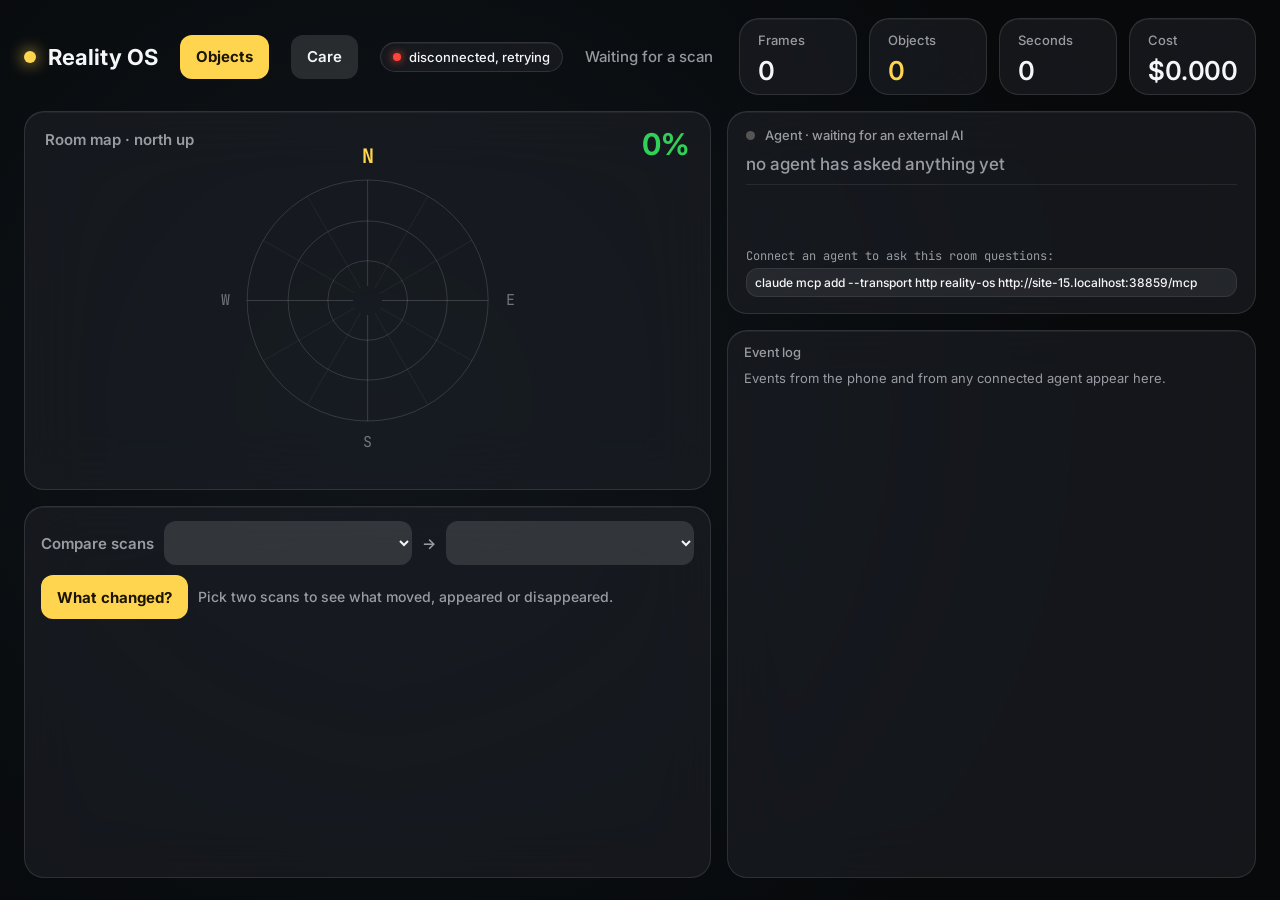
==== commit 4f9663ad: "leave, reword, finish and delete notes for them from the care dashboard: pick a room, pick a thing i" ====
--- a/web/dashboard.html
+++ b/web/dashboard.html
@@ -152,7 +152,7 @@
 </section>
 <section id="care" role="dialog" aria-modal="true" aria-label="Caregiver view">
   <div class="ih"><h1>Care</h1><span class="badge2 off" id="careconsent">…</span><span class="hide">What the last scan of each room saw, not live.</span><span id="caresum" class="hide" role="status"></span>
-    <span id="caremsg" role="status" style="font:500 13px var(--mono);color:var(--accent)"></span><button class="small grow" id="careclose">Close ✕</button></div>
+    <span id="caremsg" role="status" style="font:500 13px var(--sans);color:var(--accent)"></span><button class="small grow" id="careclose">Close ✕</button></div>
   <div class="cm">
     <div class="pane">
       <h2>Needs attention</h2>
@@ -165,6 +165,22 @@
       <div id="careans"></div>
     </div>
     <div class="pane"><h2>Their things</h2><div id="careitems" class="citems"></div></div>
+    <div class="pane" id="cnotes" aria-label="Notes for them">
+      <h2>Notes for them</h2>
+      <p class="hide">Pick something in one of their rooms and leave a note on it. They see it over the camera when they look at it.</p>
+      <div id="cnoff" class="calert" hidden>Notes can be left once sharing is on: the person turns it on in Settings on their phone.</div>
+      <div id="cnon">
+        <select id="cnroom" aria-label="Room"></select>
+        <div id="cnobjs" class="cnobjs" role="listbox" aria-label="Things in this room"></div>
+        <div id="cncompose" class="cncompose" hidden>
+          <b id="cnat"></b>
+          <textarea id="cntext" maxlength="280" rows="3" placeholder="Take the evening pills after dinner" aria-label="Note"></textarea>
+          <div class="cadd"><input id="cnfrom" type="text" maxlength="40" placeholder="Your name" aria-label="From"><button class="small go" id="cnadd">Leave note</button></div>
+        </div>
+        <h2 id="cnlisthead">In this room</h2>
+        <div id="cnlist" class="cnlist"></div>
+      </div>
+    </div>
   </div>
 </section>
 <script type="module" src="js/dashboard.js"></script>
--- a/web/css/theme.css
+++ b/web/css/theme.css
@@ -22,12 +22,14 @@
   /* radius, space, sizes */
   --r-xs:8px;--r-sm:12px;--r-md:14px;--r-lg:20px;--r-xl:28px;--r-pill:999px;
   --s-1:4px;--s-2:8px;--s-3:12px;--s-4:16px;--s-5:24px;--s-6:32px;--s-7:48px;
-  --tap:48px;--tap-min:44px;--btn-h:56px;--field-h:56px;--bar-h:92px;--top-h:56px;--blur:30px;
+  --tap:48px;--tap-min:44px;--btn-h:52px;--field-h:52px;--field-h:56px;--bar-h:92px;--top-h:56px;--blur:30px;
   /* motion: never decorative */
   --ease:cubic-bezier(.22,.9,.28,1);--spring:cubic-bezier(.2,1.12,.3,1);--ease-inout:cubic-bezier(.6,0,.2,1);--dur-1:120ms;--dur-2:240ms;--dur-3:450ms;--dur-ring:600ms;
   /* names used before the visual system, mapped onto it */
   --on-accent:var(--accent-ink);--danger-fill:var(--red-fill);--danger-line:var(--red-line);--warn-line:var(--amber-line);
-  --r-btn:16px;--r-card:var(--r-lg);--r-ctl:var(--r-md);
+  --r-btn:16px;
+  --ctl:#24272D;--ctl-press:#2E3239;--ctl-edge:inset 0 .5px 0 rgba(255,255,255,.10),0 0 0 .5px rgba(255,255,255,.06);
+  --lit:linear-gradient(180deg,#A9BCFF 0%,#8AA4FF 52%,#7D97F2 100%);--r-card:var(--r-lg);--r-ctl:var(--r-md);
   --pad:var(--s-4);--gap:var(--s-3);--gap-lg:var(--s-4);
   --fs-xs:var(--t-label);--fs-sm:var(--t-xs);--fs-md:var(--t-sm);--fs-lg:var(--t-md);--fs-xl:var(--t-xl);
   --nav-h:var(--bar-h);
--- a/web/css/inspector.css
+++ b/web/css/inspector.css
@@ -68,14 +68,14 @@
 #care .ih h1:before{content:"";width:12px;height:12px;border-radius:50%;background:var(--accent);box-shadow:0 0 14px var(--accent)}
 #care .grow{margin-left:auto}
 #care .hide{color:var(--dim);font:400 var(--t-xs) var(--sans)}
-#care .cm{display:grid;grid-template-columns:420px minmax(0,1fr);min-height:0}
+#care .cm{display:grid;grid-template-columns:380px minmax(0,1fr) 400px;min-height:0}
 #care .pane{padding:20px 24px;display:flex;flex-direction:column;gap:12px;min-height:0;overflow:auto;border-right:1px solid var(--line)}
 #care .pane:last-child{border-right:0}
 #care h2{margin:10px 0 0;font:600 var(--t-md)/1.2 var(--sans);letter-spacing:-.01em;color:var(--ink)}
 #care .badge2{padding:6px 12px;border-radius:var(--r-pill);font:600 var(--t-xs) var(--sans);border:1px solid var(--line-strong)}
 #care .badge2.on{color:var(--green);border-color:var(--green-line);background:var(--green-fill)}
 #care .badge2.off{color:var(--amber);border-color:var(--amber-line);background:var(--amber-fill)}
-#care .cadd{display:flex;gap:var(--s-2)}
+#care .cadd{display:flex;gap:var(--s-2)}#care .cadd input{flex:1 1 0;min-width:0}#care .cadd select{flex:0 1 128px;min-width:0}#care .cadd button{flex:none}
 #care input,#care select{min-height:var(--tap-min);border-radius:var(--r-sm);background:var(--fill-1);color:var(--ink);border:1px solid var(--line-strong);font:500 var(--t-sm) var(--sans);padding:0 12px;min-width:0}
 #care input{flex:1}#care select option{color:#000}
 #care .citems{display:grid;grid-template-columns:repeat(auto-fill,minmax(300px,1fr));gap:var(--s-4);align-content:start}
@@ -95,3 +95,21 @@
 #care .csug button{min-height:36px;padding:0 12px;border-radius:var(--r-pill);font:500 var(--t-sm) var(--sans)}
 #care .calert.clear{background:var(--green-fill);border-color:var(--green-line);color:var(--green)}
 #care .ih .hide#caresum{color:var(--ink);font:500 var(--t-sm) var(--sans)}
+/* Care: notes for the person, left on things in their rooms */
+#cnon{display:flex;flex-direction:column;gap:12px}
+#care textarea{width:100%;resize:vertical;min-height:84px;padding:12px;border-radius:var(--r-sm);background:var(--fill-1);color:var(--ink);border:1px solid var(--line-strong);font:500 var(--t-sm)/1.45 var(--sans);box-sizing:border-box}
+#care textarea:focus,#care input:focus,#care select:focus{outline:2px solid var(--accent);outline-offset:1px}
+.cnobjs{display:grid;grid-template-columns:repeat(3,1fr);gap:8px;max-height:300px;overflow:auto}
+.cnobj{display:flex;flex-direction:column;gap:6px;padding:6px;border-radius:var(--r-sm);background:var(--card);border:1px solid var(--line);color:var(--ink);text-align:left;cursor:pointer;font:500 var(--t-xs) var(--sans)}
+.cnobj canvas{width:100%;aspect-ratio:4/3;border-radius:8px;background:var(--surface);display:block}
+.cnobj[aria-selected=true]{border-color:var(--accent);box-shadow:0 0 0 1px var(--accent)}
+.cnobj .n{color:var(--dim);font-size:11px}
+.cncompose{display:flex;flex-direction:column;gap:8px;padding:12px;border-radius:var(--r-md);background:var(--card);border:1px solid var(--accent-line)}
+.cncompose b{font:600 var(--t-sm) var(--sans)}
+.cnlist{display:flex;flex-direction:column;gap:8px}
+.cnote{display:flex;flex-direction:column;gap:6px;padding:12px;border-radius:var(--r-md);background:rgba(255,213,79,.10);border:1px solid rgba(255,213,79,.35)}
+.cnote p{margin:0;font:600 var(--t-sm)/1.4 var(--sans);color:var(--ink);overflow-wrap:anywhere}
+.cnote .m{font:400 var(--t-xs) var(--sans);color:var(--dim)}
+.cnote .acts{display:flex;gap:6px}
+.cnote .acts button.del{color:var(--red)}
+.cnph{width:100%;aspect-ratio:4/3;border-radius:8px;background:var(--surface) radial-gradient(circle at 50% 45%,rgba(138,164,255,.16),transparent 60%)}
